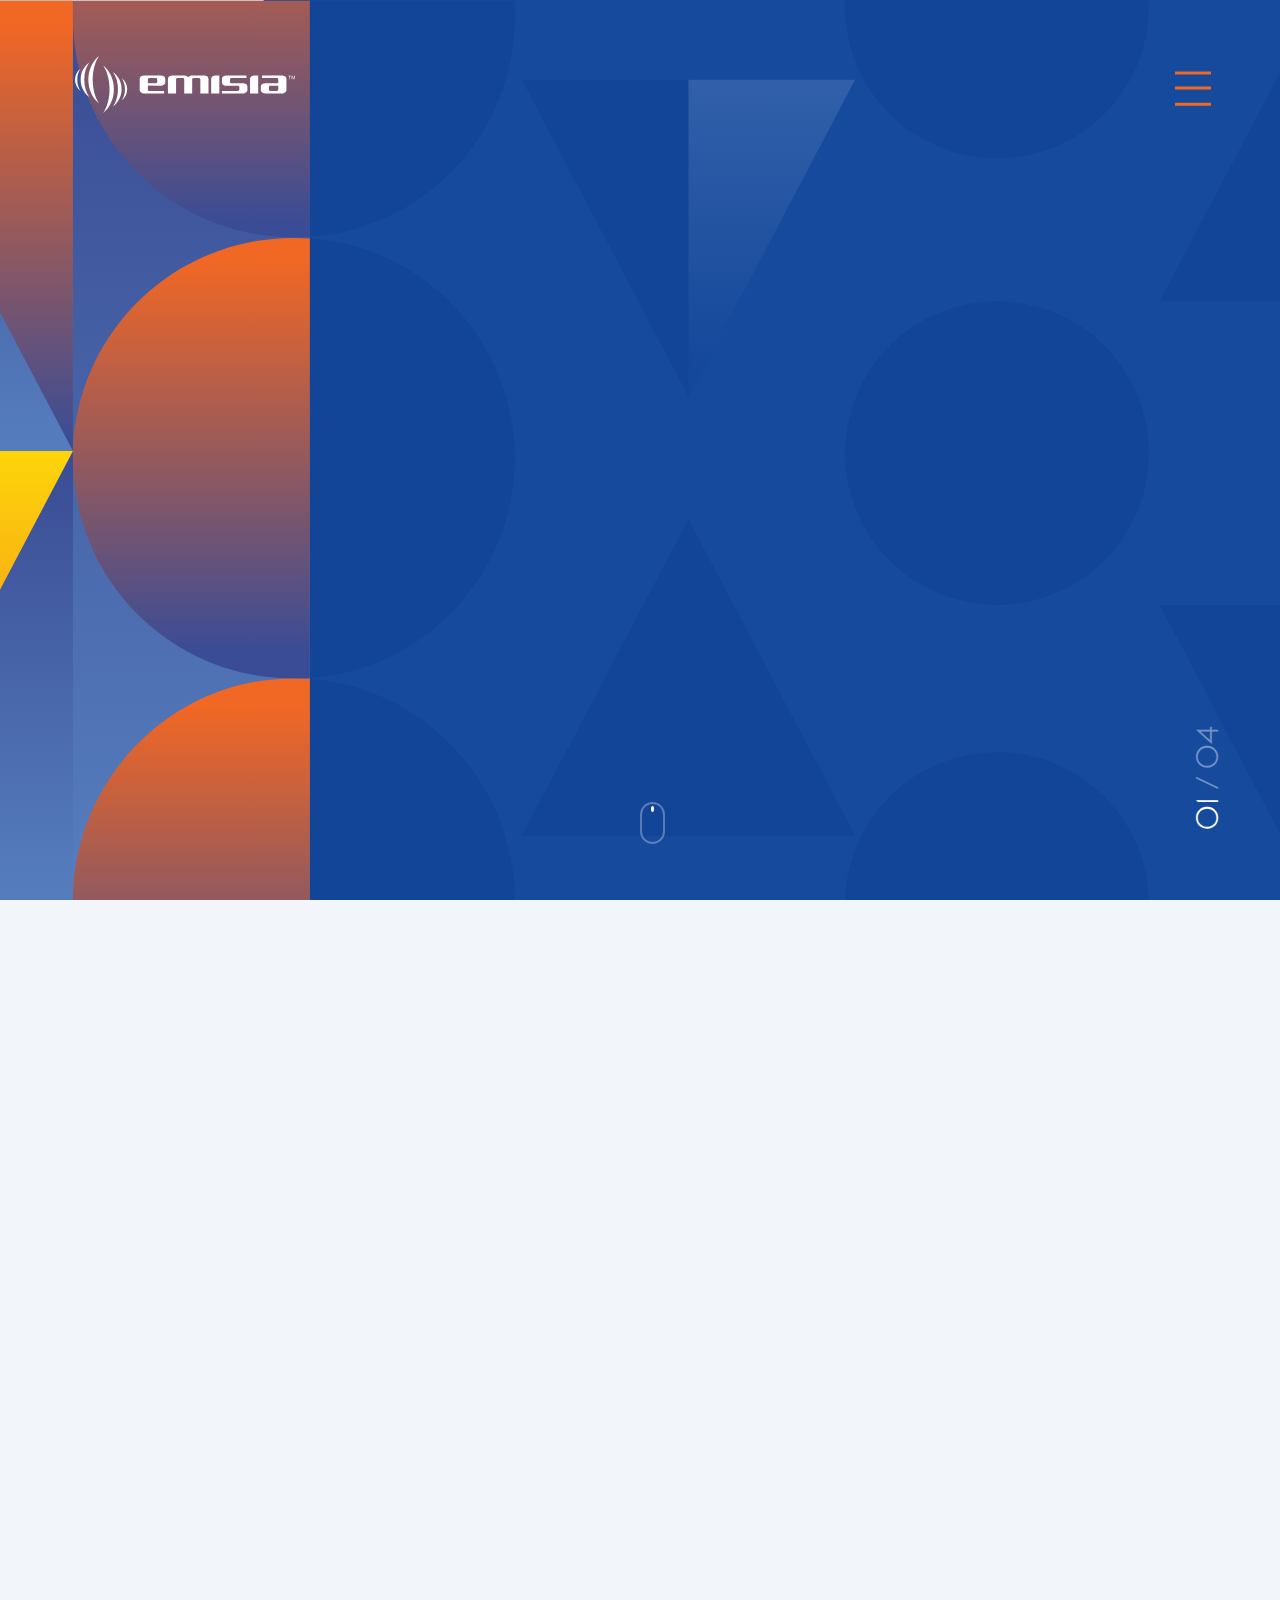
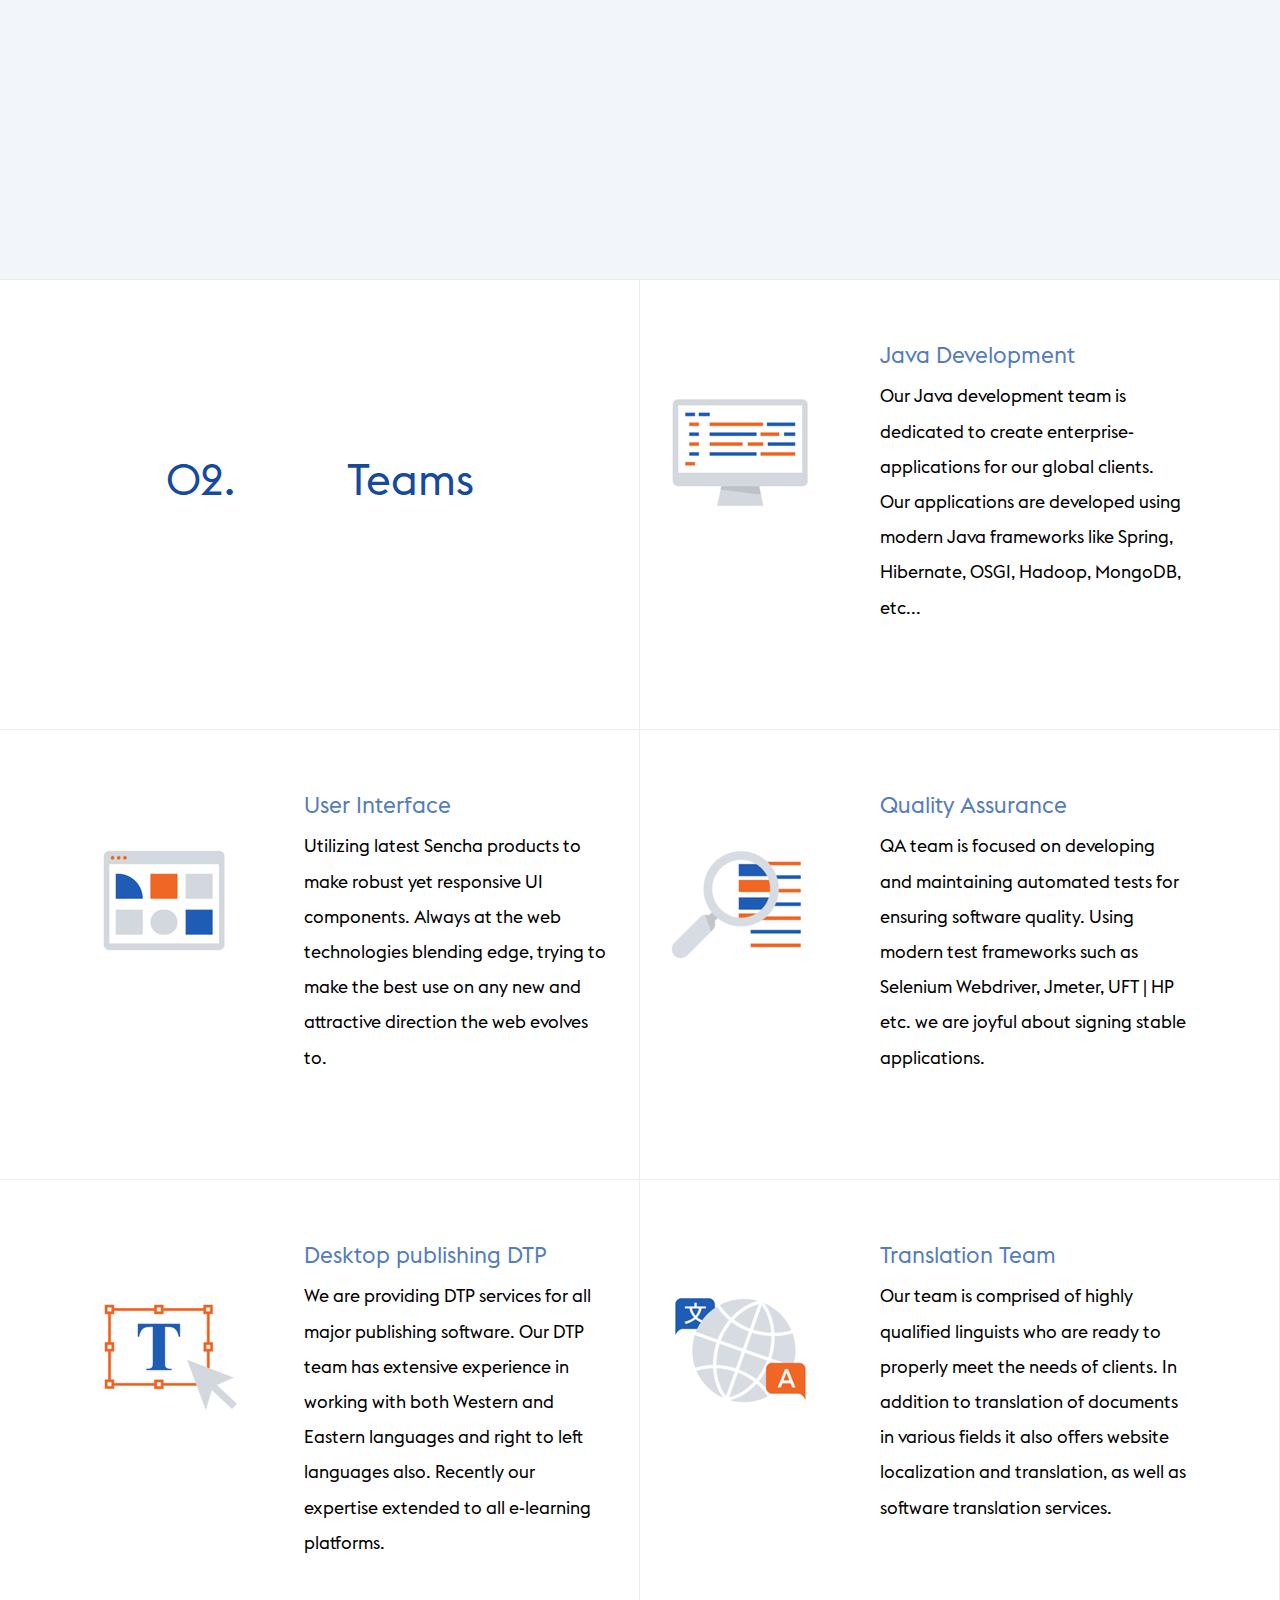
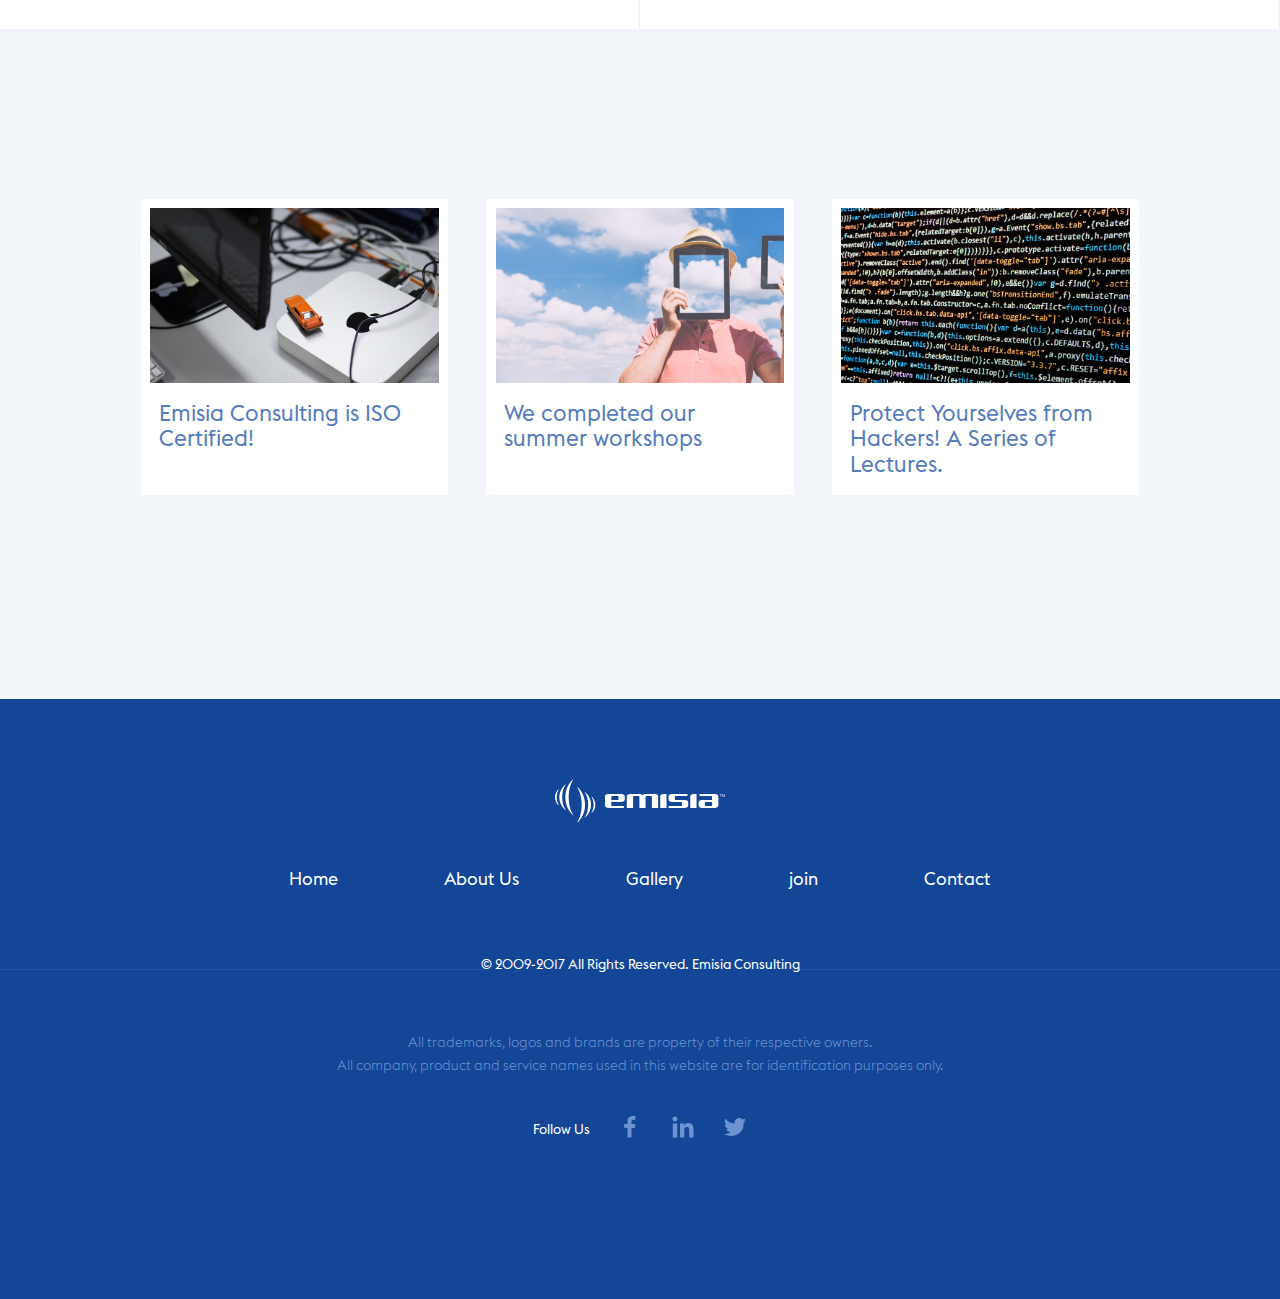
==== index.html @ fdfb9c68 "Add files via upload" ====
<!doctype html>
<html lang="en" class="no-js">
<head>
  <meta charset="UTF-8">
  <meta name="viewport" content="width=device-width, initial-scale=1">

       <link rel="shortcut icon" href="fvcn.png" type="image/x-icon" />

  <link rel="stylesheet" href="css/reset.css"> <!-- CSS reset -->
  <link rel="stylesheet" href="css/style.css"> <!-- Resource style -->

  <script type="text/javascript" src="js/jquery-3.2.1.min.js"></script>
  <script type="text/javascript" src="js/modernizr.custom.86080.js"></script>
  <script type="text/javascript" src="https://code.jquery.com/jquery-1.9.1.js"></script>
    
  <title>emisia</title>





</head>





<body>
                       <!--  L O G O  -->
    <div class="logo"> </div>
<!-- kraj logo -->

                       <!--  N A V I G A C I J A  -->

  <a href="#navi" class="navi-trigger">
    <span class="navi-icon">
      <svg viewBox="0 0 800 600">
          <path d="M300,220 C300,220 520,220 540,220 C740,220 640,540 520,420 C440,340 300,200 300,200" id="top"></path>
          <path d="M300,320 L540,320" id="middle"></path>
          <path d="M300,210 C300,210 520,210 540,210 C740,210 640,530 520,410 C440,330 300,190 300,190" id="bottom" transform="translate(480, 320) scale(1, -1) translate(-480, -318) "></path>
        </svg>
    </span>
  </a>

  <!--  Hidden Navi Menu  -->

  <div id="navi" class="navi">
    <div class="navigation-wrapper">
      <div class="half-block">

        <nav>
          <ul class="primary-navi">
            <li><a href="index.html">Home</a></li>
            <li><a href="#">About Us</a></li>
            <li><a href="#">Gallery</a></li>
            <li><a href="#">Join</a></li>
            <li><a href="#">Contact</a></li>            
          </ul>
        </nav>

      </div>
    </div>
  </div>
<!-- kraj navigacije -->


                       <!--  S L A J D E R slike  -->

           <div class="slideshow-container monster">
            <div class="mySlides fade">
              <div class="numbertext">01&nbsp;<span>/&nbsp04</span> </div>
              <img src="images/gtr11.svg">
              <div class="text">Welcome to Emisia</div>
            </div>

            <div class="mySlides fade">
              <div class="numbertext">02&nbsp;<span>/&nbsp 04</span></div>
              <img src="images/gtr42.svg" >
              <div class="text">Positive wave of reliable software</div>
            </div>

            <div class="mySlides fade">
              <div class="numbertext">03&nbsp;<span>/&nbsp04</span></div>
              <img src="images/gtr51.svg" >
              <div class="text">Join our team</div>
            </div>

            <div class="mySlides fade">
              <div class="numbertext">04&nbsp;<span>/&nbsp04</span></div>
              <img src="images/gtr88.svg" >
              <div class="text">We organize an internship for students</div>
            </div>


            <a class="prev" onclick="plusSlides(-1)">&#10094;</a>
            <a class="next" onclick="plusSlides(1)">&#10095;</a>
          </div>
          <br>

          <div style="text-align:center">
            <span class="dot" onclick="currentSlide(1)"></span> 
            <span class="dot" onclick="currentSlide(2)"></span> 
            <span class="dot" onclick="currentSlide(3)"></span>
            <span class="dot" onclick="currentSlide(4)"></span>  
          </div>
 <!-- kraj slajdera -->




                       <!--  S C R O L L indikator  -->

<div class="mouse">
  
  <div class="mouse-icon">
    <span class="mouse-wheel"></span>
  </div>
  
</div>
<!-- kraj scroll indikator-->




                       <!--  A B O U T emisia  -->
<div class="content">

    <div class="podnaslov hideme">
    <div class="mikula mikula0">01.&nbsp<svg class="pera pera2"> <g fill="none"><path d="M0,40 L100,40" id="kure"/></g> </svg>&nbspAbout</div>
    </div>

    <p class="hideme">Emisia Consulting d.o.o. is a leading company in the region specialized in translation software. The company was founded in Serbia in 2008, located in Kragujevac, as a small company with great ideas and a dozen employees. Over the years, we have proven that we are able to adequately meet the requirements of a modern software industry by providing our creative solutions, quality business and reliability. Therefore, today, we can proudly state that we have a highly qualified and educated team counting more than 160 employees. And we are heading forward...</p>

    <p class="hideme">We owe all our success to our motivated, innovative and dedicated people who have recognized Emisia Consulting d.o.o. as a company that takes care of its employees, leading their careers in the right direction and rewarding diligent work.</p>

    <p class="hideme">Always using the newest technology, we provide our clients with high-quality services and our employees with stable and pleasant working environment, where they can meet their potential.</p>

</div>
<!-- kraj about -->




                       <!--  T  E  A  M  S  -->
<div class="dev-holder">

    <div class=" mish0 ">
      <p class="tms">TEAMS</p>
    <div class="mikula">02.&nbsp<svg class="pera pera2"> <g fill="none"><path d="M0,40 L100,40" id="kure"/></g> </svg>&nbspTeams</div>
    </div>


        <div class="mish">
        <div class="homer1"></div>
          <h4>Java Development</h4>
          <p>Our Java development team is dedicated to create enterprise- applications for our global clients.
         Our applications are developed using modern Java frameworks like Spring, Hibernate, OSGI, Hadoop, MongoDB, etc...</p>
        </div>

        <div class="mish2">
        <div class="homer2"></div>
          <h4>User Interface</h4>
          <p>Utilizing latest Sencha products to make robust yet responsive UI components. Always at the web technologies blending edge, trying to make the best use on any new and attractive direction the web evolves to.</p>
        </div>

        <div class="mish">
        <div class="homer3"></div>
          <h4>Quality Assurance</h4>
          <p>QA team is focused on developing and maintaining automated tests for ensuring software quality. Using modern test frameworks such as Selenium Webdriver, Jmeter, UFT | HP etc. we are joyful about signing stable applications.</p>
        </div>

        <div class="mish2">
        <div class="homer4"></div>
          <h4>Desktop publishing DTP</h4>

          <p>We are providing DTP services for all major publishing software. Our DTP team has extensive experience in working with both Western and Eastern languages and right to left languages also. Recently our expertise extended to all e-learning platforms.</p>
        </div>

        <div class="mish">
        <div class="homer5"></div>
          <h4>Translation Team</h4>
          <p class="transtext">Our team is comprised of highly qualified linguists who are ready to properly meet the needs of clients. In addition to translation of documents in various fields it also offers website localization and translation, as well as software translation services.</p>
        </div>

</div>
<!-- kraj teams -->

<div style="clear: both"></div>



                       <!-- L A T E S T   N E W S  -->
                       
<div class="content-latest-news">

    <div class="podnaslov podnaslov-news hideme">
    <div class="mikula mikula0">03.&nbsp<svg class="pera pera2"> <g fill="none"><path d="M0,40 L100,40" id="kure"/></g></svg>&nbspNews</div>
    </div>

<div style="clear: both"></div>



	<div class="bignews">

		<div class="bignews-content">
			<div class="newspics">
				<a href="#">
					<img src="images/NOCNE_12a.jpg">
				</a>
				  <div class="overlay55">
				    <div class="text55"><a href="#">Read...</a></div>
				  </div>
			</div>
			<div class="news-title">
				<h2>Emisia Consulting is ISO Certified!</h2>
			</div>
		</div>

		<div class="bignews-content">
			<div class="newspics">
				<a href="#">
					<img src="images/NOCNE_13a.jpg">
				</a>
				   <div class="overlay55">
				    <div class="text55"><a href="#">Read...</a></div>
				  </div>
			</div>
			<div class="news-title">
				<h2>We completed our summer workshops</h2>
			</div>
		</div>

		<div class="bignews-content">
			<div class="newspics">
				<a href="#">
					<img src="images/NOCNE_14a.jpg">
				</a>
				   <div class="overlay55">
				    <div class="text55"><a href="#">Read...</a></div>
				  </div>
			</div>
			<div class="news-title">
				<h2>Protect Yourselves from Hackers! A Series of Lectures.</h2>
			</div>
		</div>


	</div>

</div>




<!-- kraj latest news -->







                       <!--  F  O  O  T  E  R  -->
<div class="copyright">
      <div class="logo2"><img src="images/logo_emisia.svg" alt="absence logo" style="width:170px;"></div>

         <div class="footer-menu">
            <ul>
              <li><a href="index.html">Home</a></li>
              <li><a href="#">About Us</a></li>
              <li><a href="#">Gallery</a></li>
              <li><a href="#">join</a></li> 
              <li><a href="#">Contact</a></li>
            </ul>
        </div>  
<div class="naslovi">      
<div class="linija1"></div>
      <h5>© 2009-2017 All Rights Reserved. Emisia Consulting</h5>
<div class="linija2"></div> 
</div>
      <p>All trademarks, logos and brands are property of their respective owners.</p>
<p>All company, product and service names used in this website are for identification purposes only.</p>

                  <ul class="social">
                    <li><p>Follow Us</p></li>
                    <li><a href="about.html"><img src="images/fb.svg" width="24"/></a> </li>
                    <li><a href="about.html"><img src="images/in.svg" width="24"/></a> </li>
                    <li><a href="about.html"><img src="images/tw.svg" width="24"/></a> </li>
                  </ul>
</div>

<!-- kraj footer -->
  

<!-- S L A J D E R  -->

<script>
var slideIndex = 0;
showSlides();

function showSlides() {
    var i;
    var slides = document.getElementsByClassName("mySlides");
    var dots = document.getElementsByClassName("dot");
    for (i = 0; i < slides.length; i++) {
       slides[i].style.display = "none";  
    }
    slideIndex++;
    if (slideIndex> slides.length) {slideIndex = 1}    
    for (i = 0; i < dots.length; i++) {
        dots[i].className = dots[i].className.replace(" active", "");
    }
    slides[slideIndex-1].style.display = "block";  
    dots[slideIndex-1].className += " active";
    setTimeout(showSlides, 6000); // Change image every 6 seconds
}
</script>


 <script type="text/javascript">
$(function(){  // $(document).ready shorthand
  $('.monster').fadeIn('slow');
});

$(document).ready(function() {
    
    /* Every time the window is scrolled ... */
    $(window).scroll( function(){
    
        /* Check the location of each desired element */
        $('.hideme').each( function(i){
            
            var bottom_of_object = $(this).position().top + $(this).outerHeight();
            var bottom_of_window = $(window).scrollTop() + $(window).height();
            
            /* If the object is completely visible in the window, fade it it */
            if( bottom_of_window > bottom_of_object ){
                
                $(this).animate({'opacity':'1'},1500);
                    
            }
            
        }); 
    
    });
    
});
 </script>




<script src="https://ajax.googleapis.com/ajax/libs/jquery/3.0.0/jquery.min.js"></script>
<script>
  if( !window.jQuery ) document.write('<script src="js/jquery-3.0.0.min.js"><\/script>');
</script>
<script src="js/main.js"></script> <!-- Resource jQuery -->
</body>
</html>
---- css/style.css ----
/******** S C R O L L   indicator ********/

.mouse{ margin-top: -7%; width: 100px; position: absolute; text-align: center; margin-left: 50%;}

.mouse-icon{ width: 25px; height: 42px; border: 2px solid rgba(255, 255, 255, 0.3); border-radius: 15px; position: relative; text-align: center;}

.mouse-wheel{ height: 6px; margin: 2px auto 0; display: block; width: 3px; background-color: white; border-radius: 50%;
  -webkit-animation: 1.6s ease infinite wheel-up-down;
 -moz-animation: 1.6s ease infinite wheel-up-down;
  animation: 1.6s ease infinite wheel-up-down;}
@-webkit-keyframes wheel-up-down {
  0% {
      margin-top: 2px;
      opacity: 0;
  }
  30% {
      opacity: 1;
  }
  100% {
      margin-top: 20px;
      opacity: 0;
  }
}@-moz-keyframes wheel-up-down {
  0% {
      margin-top: 2px;
      opacity: 0;
  }
  30% {
      opacity: 1;
  }
  100% {
      margin-top: 20px;
      opacity: 0;
  }
}@keyframes wheel-up-down {
  0% {
      margin-top: 2px;
      opacity: 0;
  }
  30% {
      opacity: 1;
  }
  100% {
      margin-top: 20px;
      opacity: 0;
  }
}

/******** kraj scroll indicator ********/


@-webkit-keyframes fadeIn { from { opacity:0; opacity: 1\9; /* IE9 only */ } to { opacity:1; } }
@-moz-keyframes fadeIn { from { opacity:0; opacity: 1\9; /* IE9 only */ } to { opacity:1; } }
@keyframes fadeIn { from { opacity:0; opacity: 1\9; /* IE9 only */ } to { opacity:1; } }


@keyframes fadein {
    from { opacity: 0.5; }
    to   { opacity: 1; }
}

/* Firefox */
@-moz-keyframes fadein {
    from { opacity: 0.5; }
    to   { opacity: 1; }
}

/* Safari and Chrome */
@-webkit-keyframes fadein {
    from { opacity: 0.5; }
    to   { opacity: 1; }
}

/* Internet Explorer */
@-ms-keyframes fadein {
    from { opacity: 0.5; }
    to   { opacity: 1; }
}

/* Opera */
@-o-keyframes fadein {
    from { opacity: 0; }
    to   { opacity: 1; }
}

/* Fade in tabs */
@-webkit-keyframes fadeEffect {
    from {opacity: 0.5;}
    to {opacity: 1;}
}

@keyframes fadeEffect {
    from {opacity: 0.5;}
    to {opacity: 1;}
}


.hideme { opacity:0;}


/**** f o n t o v i ****/

      @font-face 
      {font-family: 'AdobeItal'; src:url(../AdobeArabic-Italic.otf);}

      @font-face 
      {font-family: 'Gotham'; src:url(../Montserrat-Regular.otf);}

      @font-face 
      {font-family: 'Book'; src:url(../Montserrat-Light.otf);}

      @font-face 
      {font-family: 'Medium'; src:url(../Montserrat-Medium.otf);}

      @font-face 
      {font-family: 'EuclidL'; src:url(../EuclidFlex-Light.woff);}

      @font-face 
      {font-family: 'EuclidR'; src:url(../EuclidFlex-Regular.woff);}

      @font-face 
      {font-family: 'EuclidM'; src:url(../EuclidFlex-Medium.woff);}

/* --------------------------------  Primary style  -------------------------------- */
*, *::after, *::before { box-sizing: border-box;}


/*    Primary Style    */

.fade {transition: all 0.8s ease-in-out; }

body {
  text-align:center;
  font-size: 1.6em;
  background-color: #fff;
  /* Prevent horizontal Scrolling */
  height: 100vh;
  margin: 0;
  margin-top: 0;
}

a { text-decoration: none;}

ul { list-style: none; padding-left: 0;}

/*

div.main Stuff

*/

div.main {
    position: relative;
    z-index: 2;
    /* fix bug on iOS */
    height: 100vh;
    overflow-y: auto;
    -webkit-overflow-scrolling: touch;
    padding: 200px 5%;
    background-color: #164a9d; 
    /* Force Hardware Acceleration in WebKit */
    -webkit-transform: translateZ(0);
    -moz-transform: translateZ(0);
    -ms-transform: translateZ(0);
    -o-transform: translateZ(0);
    transform: translateZ(0);
    -webkit-backface-visibility: hidden;
    backface-visibility: hidden;
    -webkit-transition: -webkit-transform 0.7s;
    -moz-transition: -moz-transform 0.7s;
    transition: transform 0.7s;
    -webkit-transition-timing-function: cubic-bezier(0.91, 0.01, 0.6, 0.99);
    -moz-transition-timing-function: cubic-bezier(0.91, 0.01, 0.6, 0.99);
    transition-timing-function: cubic-bezier(0.91, 0.01, 0.6, 0.99);
}

div.main > h1, div.main > p { text-align: center;}


svg {
  width: 140px;
  height: 90px;
  cursor: pointer;
  -webkit-transform: translate3d(0, 0, 0);
  -moz-transform: translate3d(0, 0, 0);
  -o-transform: translate3d(0, 0, 0);
  -ms-transform: translate3d(0, 0, 0);
  transform: translate3d(0, 0, 0);
}

path {
  fill: none;
  -webkit-transition: stroke-dashoffset 0.5s cubic-bezier(0.25, -0.25, 0.75, 1.25), stroke-dasharray 0.5s cubic-bezier(0.25, -0.25, 0.75, 1.25);
  -moz-transition: stroke-dashoffset 0.5s cubic-bezier(0.25, -0.25, 0.75, 1.25), stroke-dasharray 0.5s cubic-bezier(0.25, -0.25, 0.75, 1.25);
  -o-transition: stroke-dashoffset 0.5s cubic-bezier(0.25, -0.25, 0.75, 1.25), stroke-dasharray 0.5s cubic-bezier(0.25, -0.25, 0.75, 1.25);
  -ms-transition: stroke-dashoffset 0.5s cubic-bezier(0.25, -0.25, 0.75, 1.25), stroke-dasharray 0.5s cubic-bezier(0.25, -0.25, 0.75, 1.25);
  transition: stroke-dashoffset 0.5s cubic-bezier(0.25, -0.25, 0.75, 1.25), stroke-dasharray 0.5s cubic-bezier(0.25, -0.25, 0.75, 1.25);
  stroke-width: 20px;
  stroke: #f16724;
  stroke-dashoffset: 0px;
}

path#top,
path#bottom {stroke-dasharray: 240px 950px;}

path#middle { stroke-dasharray: 240px 240px;}

.cross path#top,
.cross path#bottom {
  stroke-dashoffset: -650px;
  stroke-dashoffset: -650px;
  stroke: #fff;
}

.cross path#middle {
  stroke-dashoffset: -115px;
  stroke-dasharray: 1px 220px;
}

.navigation-is-open div.main {
    -webkit-transform: translateY(100%);
    -moz-transform: translateY(100%);
    -ms-transform: translateY(100%);
    -o-transform: translateY(100%);
    transform: translateY(100%);
}

.navi-trigger { position: fixed; z-index: 3; top: 40px; right: 160px;}



.navi-trigger .navi-icon::before, .navi-trigger .navi-icon:after {
    /* upper and lower lines of the menu icon */
    content: '';
    position: absolute;
    top: 0;
    right: 0;
    width: 100%;
    height: 100%;
}

.navi-trigger svg { position: absolute; top: 0; left: 0;}

.no-touch .navigation-is-open .navi-trigger:hover .navi-icon::after, .no-touch .navigation-is-open .navi-trigger:hover .navi-icon::before { top: 0;}

.navi {
    position: fixed;
    z-index: 1;
    top: 0;
    left: 0;
    height: 100%;
    width: 100%;
    background-color: #134697;
    visibility: hidden;
    -webkit-transition: visibility 0s 0.7s;
    -moz-transition: visibility 0s 0.7s;
    transition: visibility 0s 0.7s;
}

.navi .navigation-wrapper {
    /* all navigation content */
    height: 100%;
    overflow-y: auto;
    -webkit-overflow-scrolling: touch;
    padding: 40px 5% 40px calc(5% + 60px);
    /* Force Hardware Acceleration in WebKit */
    -webkit-transform: translateZ(0);
    -moz-transform: translateZ(0);
    -ms-transform: translateZ(0);
    -o-transform: translateZ(0);
    transform: translateZ(0);
    -webkit-backface-visibility: hidden;
    backface-visibility: hidden;
    -webkit-transform: translateY(-80%);
    -moz-transform: translateY(-80%);
    -ms-transform: translateY(-80%);
    -o-transform: translateY(-80%);
    transform: translateY(-80%);
    -webkit-transition: -webkit-transform 0.7s;
    -moz-transition: -moz-transform 0.7s;
    transition: transform 0.7s;
    -webkit-transition-timing-function: cubic-bezier(0.86, 0.01, 0.77, 0.78);
    -moz-transition-timing-function: cubic-bezier(0.86, 0.01, 0.77, 0.78);
    transition-timing-function: cubic-bezier(0.86, 0.01, 0.77, 0.78);
}

.navi .half-block { text-align: center;}

.navigation-is-open .navi {
    visibility: visible;
    -webkit-transition: visibility 0s 0s;
    -moz-transition: visibility 0s 0s;
    transition: visibility 0s 0s;
}

.navigation-is-open .navi .navigation-wrapper {
    -webkit-transform: translateY(0);
    -moz-transform: translateY(0);
    -ms-transform: translateY(0);
    -o-transform: translateY(0);
    transform: translateY(0);
    -webkit-transition: -webkit-transform 0.5s;
    -moz-transition: -moz-transform 0.5s;
    transition: transform 0.5s;
    -webkit-transition-timing-function: cubic-bezier(0.82, 0.01, 0.77, 0.78);
    -moz-transition-timing-function: cubic-bezier(0.82, 0.01, 0.77, 0.78);
    transition-timing-function: cubic-bezier(0.82, 0.01, 0.77, 0.78);
}

.navi .primary-navi { margin-top: 60px;}

.navi .primary-navi > li { margin: 1.6em 0; text-align: left;}

.no-touch .navi .primary-navi a:hover { color: #fdd40a;}

.no-js div.main { overflow: visible;}

.no-js .navi { visibility: visible;}

.no-js .navi .navigation-wrapper { height: auto; overflow: visible; padding: 200px 5%;
    -webkit-transform: translateY(0);
    -moz-transform: translateY(0);
    -ms-transform: translateY(0);
    -o-transform: translateY(0);
    transform: translateY(0);
}


}

.navi .navigation-wrapper { padding: 62px 20%;}
    
.navi .navigation-wrapper::after { clear: both; content: ""; display: table;}
    
.navi .half-block { width: 100%; float: left;}
    
.navi .primary-navi { margin-top: 0;}
  
.navi h2 { font-size: 1.5rem; margin-bottom: 5.6em;}
  
.navi .primary-navi li { margin: 2em 0;}
  
.navi .primary-navi a {
      font-size: 6rem;
      color: #fff;
      font-family: 'EuclidL';
      -webkit-transition: all 0.4s ease-out;
      -moz-transition: all 0.4s ease-out;
      -o-transition: all 0.4s ease-out;
      -ms-transition: all 0.4s ease-out;
      transition: all 0.4s ease-out;
    }

    .navi .primary-navi a:hover {
      font-size: 6rem;
      color: #f16724;
      font-family: 'EuclidL';
      transition: all 0.4s ease-in-out;
    }




/*********  Slideshow container  *********/

.slideshow-container {max-width: 100%;  position: relative; margin: auto;}

.mySlides { display: none;}

.mySlides img {
  width: 100%;
  height: calc(100vh - 0px);
  object-fit: cover;
}

/* Next & previous buttons */
.prev, .next {
  cursor: pointer;
  position: absolute;
  top: 47%;
  width: auto;
  margin-top: -22px;
  padding: 16px;
  color: white;
  font-family: 'Book';
  font-weight: lighter;
  -webkit-font-smoothing: antialiased;
  font-size: 28px;
  transition: 0.6s ease;
  display: none;
  }

/* Position the "next button" to the right */
.next { right: 0; }

.prev { left: 0;}

/* On hover, add a black background color with a little bit see-through */
.prev:hover, .next:hover { background-color: rgba(0,0,0,0.5);}

/* Caption text */
.text {
  padding-left: 12%;
  bottom: 22%;
  text-align: center;
  width: 75%;
  font-size: 8.6rem;
  margin-bottom: 1em;
  color: #fff;
  font-family: 'EuclidR';
  line-height: 10.6rem;
  margin: 0 auto;
  position: absolute;
  text-align: left;
  opacity:0;  /* make things invisible upon start */
  -webkit-animation:fadeIn ease-in 1;  /* call our keyframe named fadeIn, use animattion ease-in and repeat it only 1 time */
  -moz-animation:fadeIn ease-in 1;
  animation:fadeIn ease-in 1;

  -webkit-animation-fill-mode:forwards;  /* this makes sure that after animation is done we remain at the last keyframe value (opacity: 1)*/
  -moz-animation-fill-mode:forwards;
  animation-fill-mode:forwards;

  -webkit-animation-duration:1s;
  -moz-animation-duration:1s;
  animation-duration:1s;
}

/* Number text (1/3 etc) */
.numbertext {
  font-family: 'EuclidL';
  text-transform: uppercase;
  color: #fff;
  font-size: 30px;
  padding: 30px 12px;
  position: absolute;
  bottom: 9%;
  right: 0.7%;
  /* Safari */
-webkit-transform: rotate(-90deg);

/* Firefox */
-moz-transform: rotate(-90deg);

/* IE */
-ms-transform: rotate(-90deg);

/* Opera */
-o-transform: rotate(-90deg);

/* Internet Explorer */
filter: progid:DXImageTransform.Microsoft.BasicImage(rotation=3);
}

.numbertext span { opacity: .4;}

/* The dots/bullets/indicators */
.dot { display: none;}

.active, .dot:hover { background-color: #717171;}

/* Fading animation */
.fade {-webkit-animation-name: fade; -webkit-animation-duration: 2.5s; animation-name: fade; animation-duration: 2.5s;}

@-webkit-keyframes fade {  from {opacity: .8} to {opacity: 1}}

@keyframes fade { from {opacity: .8} to {opacity: 1}}
/*********  kraj slideshow  *********/




.logo {background: url(../images/logo_emisia.svg) no-repeat center;  width: 220px; height: 60px; position: absolute; margin-top:55px; margin-left:75px; z-index: 1;}

.content {background: #f2f5fa url(../images/gtr.svg) no-repeat center; width: 100%; background-attachment: fixed; background-size: 100%; margin-top: -30px;}

.content p{ 
      font-size: 1.1rem;
      line-height: 2.2rem;
      color: #000;
      font-family: 'EuclidR';
      width: 40%;
      margin: 0 auto;
      padding: 2% 0;
      text-align: left;
      text-rendering: optimizeLegibility;
    }

.content p:first-child{ margin-top: 8rem;}
.content p:last-child{ padding-bottom: 10rem;}




.podnaslov {display: inline-block; width: 40%; margin-top: 5%;}

.podnaslov h4 {
	  font-size: 2.3rem;
  	  line-height: 2.2rem;
      color: #164a9d;
      font-family: 'EuclidR';
      margin: 0 auto;
      padding: 5% 0;
      text-align: left;
      text-rendering: optimizeLegibility;
      float: left;
  }

.pera { width: 100px; display: inline-block; margin: -36px 10px;}

.jaoj {margin-left: 200px;}


/* ---------- Path ---------- */
#kure {
  stroke: white;
  stroke-width: 2px;
  stroke-dasharray: 300;
  stroke-dashoffset: 500;
  animation: kure 3s alternate infinite;
}

@keyframes kure {
  from {
    stroke-dashoffset: 500;
  }
  
  to {
    stroke: #f16724;
    fill: rgba(0,0,0,1);
    stroke-dashoffset: 0;
  }
}




                          /******** L A T E S T    N E W S ********/

.content-latest-news {background: #f2f5fa; width: 100%; background-attachment: fixed; background-size: 100%; min-height: 670px;}  
.podnaslov-news {    display: inline-block; width: 40%; margin-top: 3%; margin-bottom: 0.5%;}
.bignews {margin: 0 auto; text-align: center; display: flex; justify-content: center;}
.bignews-content {width: 24%; background-color: #fff; height: auto; float: left; margin-right: 3%;}

.bignews-content:last-child {margin-right: 0%;}    

.newspics {  position: relative;}
.newspics > a > img { max-width: 94%; vertical-align: bottom; margin-top: 3%;}  
.news-title {width: 94%; margin: 0 auto;}
.news-title h2 {
      font-size: 1.4rem;
      line-height: 1.6rem;
      color: #557dbd;
      font-family: 'EuclidR';
      width: 94%;
      margin: 0 auto;
      padding: 6% 0;
      text-align: left;
      text-rendering: optimizeLegibility;}    

.overlay55 {
  position: absolute;
  bottom: 0;
  left: 0;
  right: 0;
  background-color: #134697;
  overflow: hidden;
  width: 0;
  height: 100%;
  transition: .5s ease;
}  

.text55 a {
  white-space: nowrap; 
  font-family: 'EuclidR';
  color: white;
  font-size: 20px;
  position: absolute;
  overflow: hidden;
  top: 50%;
  left: 50%;
  transform: translate(-50%, -50%);
  -ms-transform: translate(-50%, -50%);
}

.newspics:hover .overlay55 {
  width: 100%;
}     




                          /******** F  O  O  T  E  R ********/

.copyright {height: 600px; background-color: #134697;}

.footer-menu ul {text-align: center; margin: auto;}
.footer-menu ul li {list-style: none; text-align: center; display: inline-block; margin: auto;}
.footer-menu {display: inline-block; padding-top: 10px}

.footer-menu a {text-decoration: none; color: #fff;  font-size: 1.1rem; padding: 10px 50px; font-family: 'EuclidR';
    -webkit-transition: all 0.4s ease-in;
    -moz-transition: all 0.4s ease-in;
    -o-transition: all 0.4s ease-in;
    -ms-transition: all 0.4s ease-in;
    transition: all 0.4s ease-in;}

.footer-menu a:hover {text-decoration: none; color: #6d93d2;  font-size: 1.1rem; padding: 10px 50px;  font-family: 'EuclidR';
   -webkit-transition: all 0.4s ease-out;
   -moz-transition: all 0.4s ease-out;
   -o-transition: all 0.4s ease-out;
   -ms-transition: all 0.4s ease-out;
   transition: all 0.4s ease-out;}


.copyright p {font-size: 0.85rem;
    line-height: 1.4rem;
      color: #6d93d2;
      font-family: 'EuclidL';
      margin: 0 auto;
      text-align: center;
      text-rendering: optimizeLegibility;}

.copyright h5 {font-size: 0.85rem;
    line-height: 1.4rem;
      color: #fff;
      font-family: 'EuclidR';
      margin: 0 auto;
      text-align: center;
      text-rendering: optimizeLegibility;
      padding-bottom: 2%;
      padding-top: 5%;}

.logo2 {padding-top: 80px; padding-bottom: 2%;}

.linija1 { width: 38%; height: 1px; background-color: #6d93d2; left: 0; line-height: 40px; top: 56%; position: absolute; opacity: 0.2;}
.linija2 { width: 38%; height: 1px; background-color: #6d93d2;  right:0;   top: 56%; position: absolute; opacity: 0.2;}

.naslovi {width: 100%;  text-align: center;   position: relative; margin: 0 auto; padding-bottom: 30px;}

.social { margin-top: 3%; }
.social li  {clear: both; display: inline-block; margin-right: 22px; vertical-align: middle;}
.social li:last-child  {margin-right: 0;}
.social li a img  {  -webkit-transition: all 0.4s ease-in; -moz-transition: all 0.4s ease-in; -o-transition: all 0.4s ease-in; -ms-transition: all 0.4s ease-in; transition: all 0.4s ease-in;}
.social li a:hover img  {opacity: 0.6; transition: all 0.2s ease-in-out;}
.social p { line-height: 1.8rem; color: #fff; font-family: 'EuclidR'; }
/******** kraj footera ********/

                           /******** C O M P O N E N T S ********/

@media only screen and (max-width: 2000px) {


.dev-holder {margin-top: 3%; width: 100%; margin: 0 auto;  background: url(../images/gtr2.svg) no-repeat center; width: 100%;}

.tms {font-size: 310px; overflow: hidden; margin-top: -211px; color: #f2f5fa; font-family: 'EuclidM'; display: none;}
.mish {width: 50%; float: left; border-right:1px solid #ededed; border-top:1px solid #ededed;    min-height: 450px;    padding-top: 5%; flex: 1; padding-right: 10%; padding-left: 1%;}
.mish2 {width: 50%; float: left; border-right:1px solid #ededed; border-top:1px solid #ededed;      min-height: 450px;     padding-top: 5%; flex: 1; padding-left: 10%;}
.mish0 {width: 50%; float: left; border-right:1px solid #ededed; border-top:1px solid #ededed;    min-height: 450px;   display: flex; justify-content: center; flex-direction: column;}

.mish h4 {font-size: 1.4rem;
      line-height: 1.4rem;
      color: #557dbd;
      font-family: 'EuclidR';
      text-align: left;
      text-rendering: optimizeLegibility;}

.mish2 h4 {font-size: 1.4rem;
      line-height: 1.4rem;
      color: #557dbd;
      font-family: 'EuclidR';
      text-align: left;
      text-rendering: optimizeLegibility;}

.mikula {font-size: 2.7rem;
    line-height: 2.2rem;
    color: #164a9d;
    font-family: 'EuclidR';
    margin: 0 auto;
    padding: 5% 0;
    text-align: center;
    text-rendering: optimizeLegibility;
    margin-top: -8%;}

.mikula0 {font-size: 2.7rem;
    line-height: 2.2rem;
    color: #164a9d;
    font-family: 'EuclidR';
    margin: 0 auto;
    padding: 5% 0;
    text-align: center;
    text-rendering: optimizeLegibility;
    margin-top: 0%;} 

.mish p {
      font-size: 1.1rem;
      width:80%;
      line-height: 2.2rem;
      color: #000;
      font-family: 'EuclidR';
      margin: 0 auto;
      padding: 2% 0;
      text-align: left;
      text-rendering: optimizeLegibility;}

.mish2 p {
      font-size: 1.1rem;
      width:80%;
      line-height: 2.2rem;
      color: #000;
      font-family: 'EuclidR';
      margin: 0 auto;
      padding: 2% 0;
      text-align: left;
      text-rendering: optimizeLegibility;}

.pera2 { width: 70px; display: inline-block; margin: -34px 10px;}

.homer0 { margin-top: 5%;}

.homer1 {background: url(../images/Java-team_last-frame-F.gif)no-repeat center; height: 200px; width:200px; margin-right: 40px;   float:left; margin-bottom: 30px; }
.homer1:hover {background: url(../images/Java-team-forever-F.gif) no-repeat center;  cursor: pointer; animation: fadein 0.8s;}

.homer2 {background: url(../images/UI-team_last-frame-F.gif)no-repeat center; height: 200px; width:200px; margin-right: 40px;  float:left; margin-bottom: 30px;  }
.homer2:hover {background: url(../images/UI-team-forever-F.gif) no-repeat center;  cursor: pointer; animation: fadein 0.8s;}

.homer3 {background: url(../images/QA-team_last-frame-F.gif)no-repeat center; height: 200px; width:200px; margin-right: 40px;  float:left; margin-bottom: 30px; }
.homer3:hover {background: url(../images/QA-team-forever-F.gif) no-repeat center;  cursor: pointer;  animation: fadein 0.8s;}

.homer4 {background: url(../images/DTP-team_last-frame-F.gif)no-repeat center; height: 200px; width:200px; margin-right: 40px;  float:left;  margin-bottom: 30px;}
.homer4:hover {background: url(../images/DTP-team-forever-F.gif) no-repeat center;  cursor: pointer; animation: fadein 0.8s;}

.homer5 {background: url(../images/Trans-team_last-frame-F.gif)no-repeat center; height: 200px; width:200px; margin-right: 40px;  float:left; margin-bottom: 30px;  }
.homer5:hover {background: url(../images/Trans-team-forever-F.gif) no-repeat center;  cursor: pointer;  animation: fadein 0.8s;}

}

@media only screen and (max-width: 1600px) {

.podnaslov {display: inline-block; width: 50%; margin-top: 5%;}
.content p{ 
      font-size: 1.1rem;
      line-height: 2.2rem;
      color: #000;
      font-family: 'EuclidR';
      width: 50%;
      margin: 0 auto;
      padding: 2% 0;
      text-align: left;
      text-rendering: optimizeLegibility;
    }

.text {
  padding-left: 10%;
  bottom: 22%;
  text-align: center;
  width: 75%;
  font-size: 7.6rem;
  margin-bottom: 1em;
  color: #fff;
  font-family: 'EuclidR';
  line-height: 8.9rem;
  margin: 0 auto;
  position: absolute;
  text-align: left;
}

/* Number text (1/3 etc) */
.numbertext {
  font-family: 'EuclidL';
  text-transform: uppercase;
  color: #fff;
  font-size: 30px;
  padding: 30px 12px;
  position: absolute;
  bottom: 9%;
  right: 0.7%;
}




.navi .primary-navi a { font-size: 4rem;}

.navi .primary-navi a:hover { font-size: 4rem;}

div.main > h1 { font-size: 9.6rem; margin-bottom: 1em; line-height: 9.6rem; width: 70%;}

div.main > h1 > span { font-size: 17.6rem;}

.comp-holder {margin-top: 3%; width: 100%; margin: 0 auto;}

.homer {padding-bottom: 6%; width: 54%; margin: 0 auto;}

.homer p {
	    font-size: 1.2rem;
	    line-height: 2.2rem;
      color: #000;
      font-family: 'EuclidR';
      margin: 0 auto;
      padding: 2% 0;
      text-align: left;
      text-rendering: optimizeLegibility;}

.homer0 { margin-top: 5%;}

.mish p {width:90%;}

.mish2 p {width:90%;}

.homer1 {margin-bottom: 70px; }
.homer2 {margin-bottom: 70px;}
.homer3 {margin-bottom: 70px;}
.homer4 {margin-bottom: 80px;}
.homer5 {margin-bottom: 80px;}

}

 


@media only screen and (max-width: 1400px) {

.mouse{ margin-top: -10%; width: 100px; position: absolute; text-align: center; margin-left: 50%;}

.text {
  padding-left: 9%;
  bottom: 22%;
  text-align: center;
  width: 75%;
  font-size: 6.0rem;
  margin-bottom: 1em;
  color: #fff;
  font-family: 'EuclidR';
  line-height: 7.6rem;
  margin: 0 auto;
  position: absolute;
  text-align: left;
}

/* Number text (1/3 etc) */
.numbertext {
  font-family: 'EuclidL';
  text-transform: uppercase;
  color: #fff;
  font-size: 30px;
  padding: 30px 12px;
  position: absolute;
  bottom: 9%;
  right: 0.7%;
}


div.main > h1 { font-size: 7.6rem; line-height: 7.6rem; width: 70%;}

div.main > h1 > span { font-size: 14.6rem;}

.comp-holder {margin-top: 3%; width: 100%; margin: 0 auto;}

.homer {padding-bottom: 6%; width: 64%; margin: 0 auto;}

.homer p {
	font-size: 1.2rem;
	  line-height: 2.2rem;
      color: #000;
      font-family: 'EuclidR';
      margin: 0 auto;
      padding: 2% 0;
      text-align: left;
      text-rendering: optimizeLegibility;}

.homer0 { margin-top: 5%;}



.mish { padding-right: 5%; padding-left: 0%;}
.mish2 { padding-left: 5%;}

.homer1 {margin-bottom: 100px; }
.homer2 {margin-bottom: 100px;}
.homer3 {margin-bottom: 100px;}
.homer4 {margin-bottom: 100px;}
.homer5 {margin-bottom: 100px;}
}



@media only screen and (max-width: 1200px) {

.mouse{ margin-top: -12%; width: 100px; position: absolute; text-align: center; margin-left: 50%;}

div.main > h1 { font-size: 6.6rem; line-height: 6.6rem; width: 70%;}

div.main > h1 > span { font-size: 12.6rem;}

.comp-holder {margin-top: 3%; width: 100%; margin: 0 auto;}

.homer {padding-bottom: 6%; width: 80%; margin: 0 auto;}

.homer p {
	  font-size: 1.2rem;
	  line-height: 2.2rem;
      color: #000;
      font-family: 'EuclidR';
      margin: 0 auto;
      padding: 2% 0;
      text-align: left;
      text-rendering: optimizeLegibility;}

.homer0 { margin-top: 5%;}

.mish { padding-right: 0%; padding-left: 0%;}
.mish2 { padding-left: 0%;}

.homer1 {margin-bottom: 0px; }
.homer2 {margin-bottom: 0px;}
.homer3 {margin-bottom: 0px;}
.homer4 {margin-bottom: 0px;}
.homer5 {margin-bottom: 100px;}

.mish {width: 100%; float: left; border-right:none; border-top:none;    min-height: 250px;   padding-top: 5%; flex: 1; padding-right: 0%; padding-left: 1%;}
.mish2 {width: 100%; float: left; border-right:none; border-top:none;   min-height: 250px;   padding-top: 5%; flex: 1; padding-left: 1%;}
.mish0 {width: 100%; float: left; border-right:none; border-top:none;   min-height: 150px;   display: flex; justify-content: center; flex-direction: column;}

.mish h4 {width: 80%;
    font-size: 1.4rem;
    line-height: 1.4rem;
    color: #557dbd;
    font-family: 'EuclidR';
    margin: 0 auto;
    text-align: left;}

.mish2 h4 {width: 80%;
    font-size: 1.4rem;
    line-height: 1.4rem;
    color: #557dbd;
    font-family: 'EuclidR';
    margin: 0 auto;
    text-align: left; }

.mikula {font-size: 2.4rem;
    line-height: 0.2rem;
    color: #164a9d;
    font-family: 'EuclidR';
    margin: 0 auto;
    padding: 2% 0;
    text-align: center;
    text-rendering: optimizeLegibility;
    margin-top: 8%;}

.mikula0 {font-size: 2.6rem;
    line-height: 2.4rem;
    color: #164a9d;
    font-family: 'EuclidR';
    margin: 0 auto;
    padding: 10% 0;
    text-align: center;
    text-rendering: optimizeLegibility;
    margin-top: 0%;} 

.mish p {
      font-size: 1.1rem;
      width:80%;
      line-height: 2.2rem;
      color: #000;
      font-family: 'EuclidR';
      margin: 0 auto;
      padding: 2% 0;
      text-align: left;
      text-rendering: optimizeLegibility;}

.mish2 p {
      font-size: 1.1rem;
      width:80%;
      line-height: 2.2rem;
      color: #000;
      font-family: 'EuclidR';
      margin: 0 auto;
      padding: 2% 0;
      text-align: left;
      text-rendering: optimizeLegibility;}

}



@media only screen and (max-width: 900px) {

.mouse{ margin-top: -12%; width: 100px; position: absolute; text-align: center; margin-left: 50%;}


.text {
  padding-left: 7%;
  bottom: 22%;
  text-align: center;
  width: 75%;
  font-size: 5.0rem;
  margin-bottom: 1em;
  color: #fff;
  font-family: 'EuclidR';
  line-height: 6.2rem;
  margin: 0 auto;
  position: absolute;
  text-align: left;
}

/* Number text (1/3 etc) */
.numbertext {
  font-family: 'EuclidL';
  text-transform: uppercase;
  color: #fff;
  font-size: 26px;
  padding: 30px 12px;
  position: absolute;
  bottom: 9%;
  right: 0.7%;
}


div.main > h1 { font-size: 6.6rem; line-height: 6.6rem; width: 80%;}

div.main > h1 > span { font-size: 10.6rem;}

.footer-menu ul li {list-style: none; text-align: center; display: block; margin: auto;}
.footer-menu a {line-height: 2.2rem;}
.footer-menu {    width: 50%;
    display: block;
    padding-top: 10px;
    text-align: center;
    margin: 0 auto;}
}




@media only screen and (max-width: 670px) {

.logo {background: url(../images/logo_emisia.svg) no-repeat center;  width: 180px; height: 60px; position: absolute; margin-top:22px; margin-left:36px; z-index: 1;}
.mouse{ display: none;}

.text {
  padding-left: 7%;
  bottom: 17%;
  text-align: center;
  width: 65%;
  font-size: 4.0rem;
  margin-bottom: 1em;
  color: #fff;
  font-family: 'EuclidR';
  line-height: 4.2rem;
  margin: 0 auto;
  position: absolute;
  text-align: left;
}

/* Number text (1/3 etc) */
.numbertext {
  font-family: 'EuclidL';
  text-transform: uppercase;
  color: #fff;
  font-size: 26px;
  padding: 30px 6px;
  position: absolute;
  bottom: 9%;
  right: -2%;
}

.navi-trigger svg { position: absolute; top: -40px; left: 42px;}


.content p {
    font-size: 1.1rem;
    line-height: 2.1rem;
    color: #000;
    font-family: 'EuclidR';
    width: 75%;
    margin: 0 auto;
    padding: 2% 0;
    text-align: left;
    text-rendering: optimizeLegibility;
}

.navi .primary-navi a { font-size: 3rem;}

.navi .primary-navi a:hover { font-size: 3rem;}

div.main > h1 { font-size: 4.6rem; line-height: 4.6rem; width: 80%;}

div.main > h1 > span { font-size: 8.6rem;}

.comp-holder h4 {font-size: 1.4rem;
  	  line-height: 2rem;
      color: #557dbd;
      font-family: 'EuclidR';
      text-align: center;
      text-rendering: optimizeLegibility;}

.comp-holder {margin-top: 3%; width: 100%; margin: 0 auto;}

.homer {padding-bottom: 6%; width: 75%; margin: 0 auto;}

.homer p {
      font-size: 1rem;
      line-height: 1.8rem;
      color: #000;
      font-family: 'EuclidR';
      margin: 0 auto;
      padding: 2% 0;
      text-align: center;
      text-rendering: optimizeLegibility;}

.homer0 { margin-top: 5%;}

.homer1 {background: url(../images/jav.svg)no-repeat center; height: 150px; width:150px;   float:none; margin:0 auto; }

.homer2 {background: url(../images/ui.svg)no-repeat center; height: 150px; width:150px;   float:none; margin:0 auto; }

.homer3 {background: url(../images/qa.svg)no-repeat center; height: 150px; width:150px;   float:none; margin:0 auto; }

.homer4 {background: url(../images/dtp.svg)no-repeat center; height: 150px; width:150px;   float:none;  margin:0 auto;}

.homer5 {background: url(../images/tra.svg)no-repeat center; height: 150px; width:150px;  float:none; margin:0 auto;  }


.hideme {opacity: 1;}

.podnaslov {display: inline-block; width: max-content; margin-top: 5%;}

.podnaslov h4 {
      font-size: 1.8rem;
      line-height: 2.2rem;
      color: #164a9d;
      font-family: 'EuclidR';
      margin: 0 auto;
      padding: 13% 0;
      text-align: left;
      text-rendering: optimizeLegibility;
      float: left;
  }

.mish {width: 100%; float: left; border-right:none; border-top:none;    min-height: 400px;   padding-top: 5%; flex: 1; padding-right: 0%; padding-left: 1%;}
.mish2 {width: 100%; float: left; border-right:none; border-top:none;   min-height: 400px;   padding-top: 5%; flex: 1; padding-left: 1%;}
.mish0 {width: 100%; float: left; border-right:none; border-top:none;   min-height: 150px;   display: flex; justify-content: center; flex-direction: column;}

.mish h4 {width: 80%;
    font-size: 1.4rem;
    line-height: 1.4rem;
    color: #557dbd;
    font-family: 'EuclidR';
    margin: 0 auto;
    text-align: center;}

.mish2 h4 {width: 80%;
    font-size: 1.4rem;
    line-height: 1.4rem;
    color: #557dbd;
    font-family: 'EuclidR';
    margin: 0 auto;
    text-align: center; }

.mikula {font-size: 2.6rem;
    line-height: 0.2rem;
    color: #164a9d;
    font-family: 'EuclidR';
    margin: 0 auto;
    padding: 2% 0;
    text-align: center;
    text-rendering: optimizeLegibility;
    margin-top: 8%;}

.mikula0 {font-size: 2.6rem;
    line-height: 2.6rem;
    color: #164a9d;
    font-family: 'EuclidR';
    margin: 0 auto;
    padding: 20% 0;
    text-align: center;
    text-rendering: optimizeLegibility;
    margin-top: 35%;} 

.mish p {
      font-size: 1.1rem;
      width:80%;
      line-height: 2.2rem;
      color: #000;
      font-family: 'EuclidR';
      margin: 0 auto;
      padding: 2% 0;
      text-align: left;
      text-rendering: optimizeLegibility;}

.mish2 p {
      font-size: 1.1rem;
      width:80%;
      line-height: 2.2rem;
      color: #000;
      font-family: 'EuclidR';
      margin: 0 auto;
      padding: 2% 0;
      text-align: left;
      text-rendering: optimizeLegibility;}
.transtext {margin-bottom: 10% !important;}

.pera { width: 50px; display: inline-block; margin: -38px 10px; display: none;}


                           /******** F  O  O  T  E  R ********/

.copyright {height: 650px; background-color: #134697;}

.footer-menu ul {text-align: center; margin: auto;}


.copyright p {font-size: 0.85rem;
    line-height: 1.4rem;
      color: #6d93d2;
      font-family: 'EuclidL';
      margin: 0 auto;
      text-align: center;
      text-rendering: optimizeLegibility;}

.copyright h5 {padding-top: 10%;}

.logo2 {padding-top: 70px; padding-bottom: 2%;}

.linija1 { display: none;}
.linija2 { display: none;}

.naslovi {width: 100%;  text-align: center;   position: relative; margin: 0 auto; padding-bottom: 30px;}

.social { margin-top: 10%; margin-bottom:  6%;}
.social li  {clear: both; display: inline-block; margin-right: 22px; vertical-align: middle;}
.social li:last-child  {margin-right: 0;}
.social li a img  {  -webkit-transition: all 0.4s ease-in; -moz-transition: all 0.4s ease-in; -o-transition: all 0.4s ease-in; -ms-transition: all 0.4s ease-in; transition: all 0.4s ease-in;}
.social li a:hover img  {opacity: 0.6; transition: all 0.2s ease-in-out;}
.social p { line-height: 1.8rem; color: #fff; font-family: 'EuclidR'; }
/******** kraj footera ********/

}
}
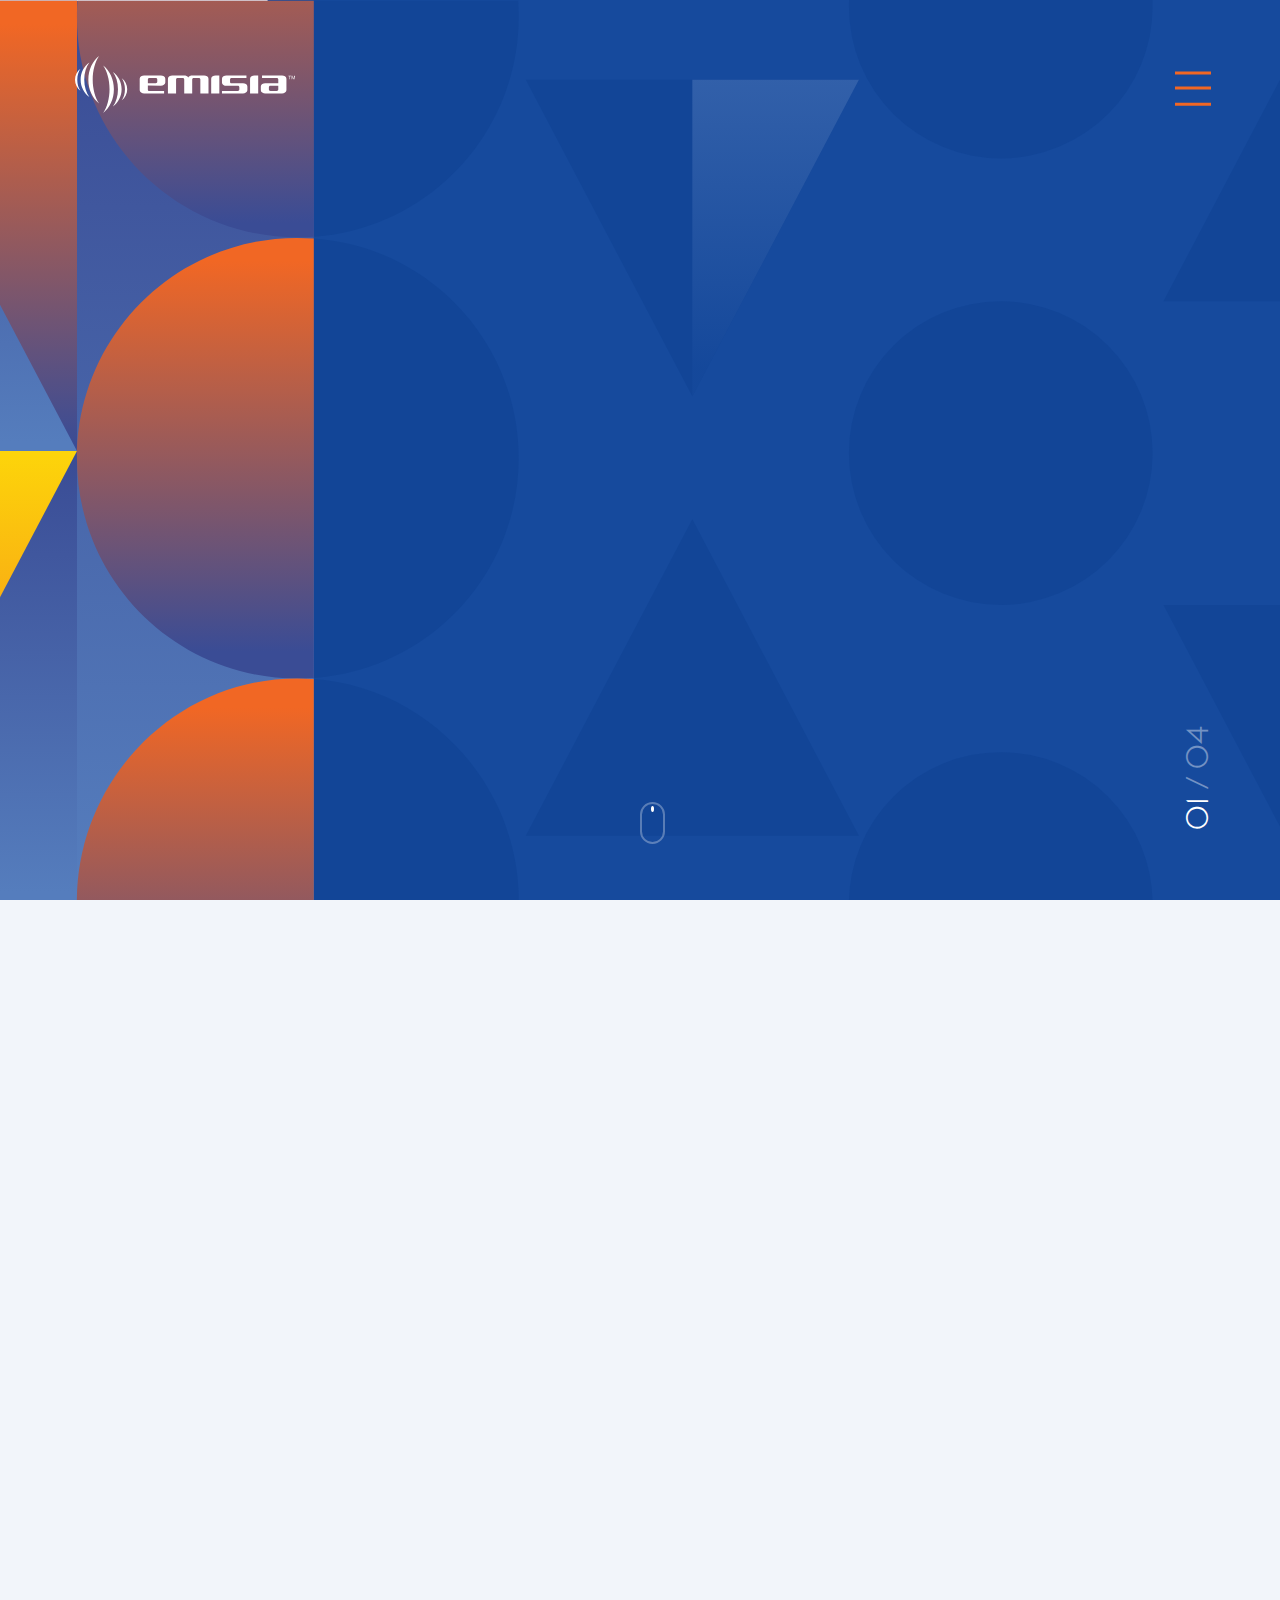
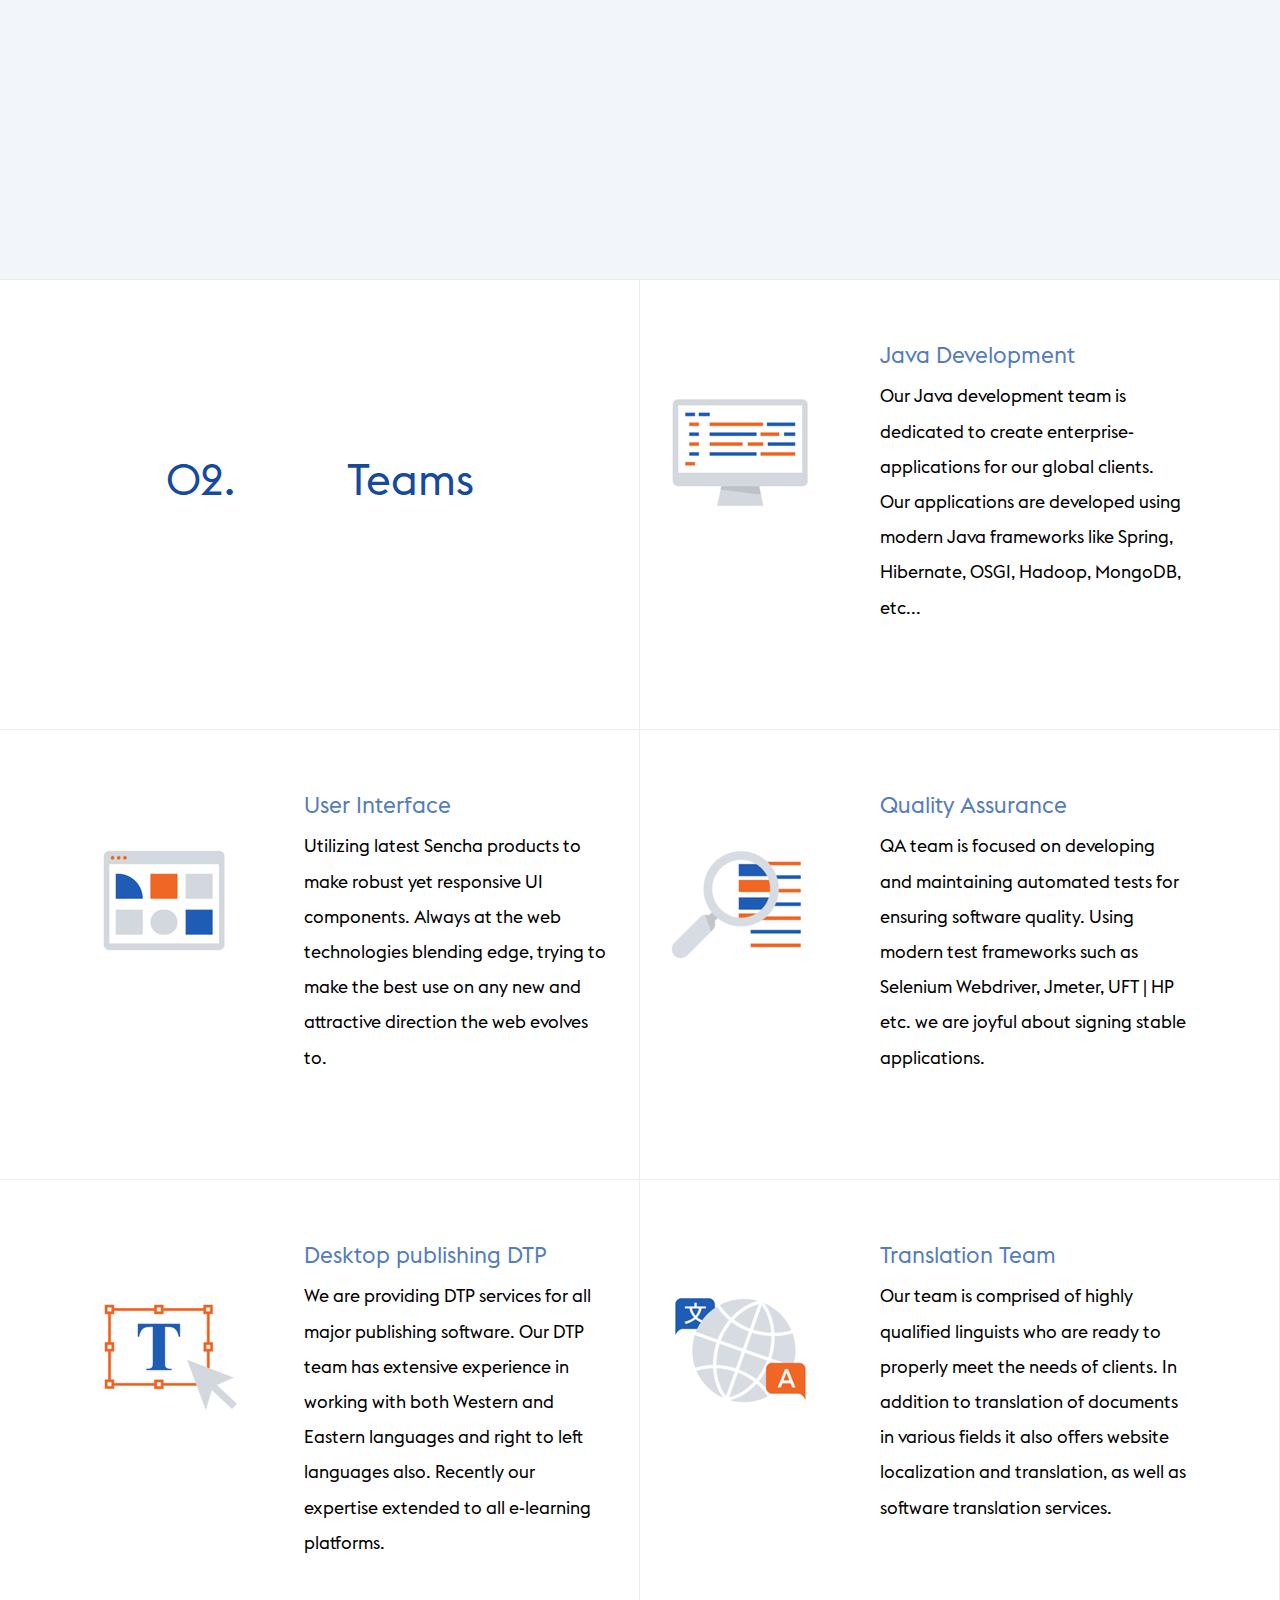
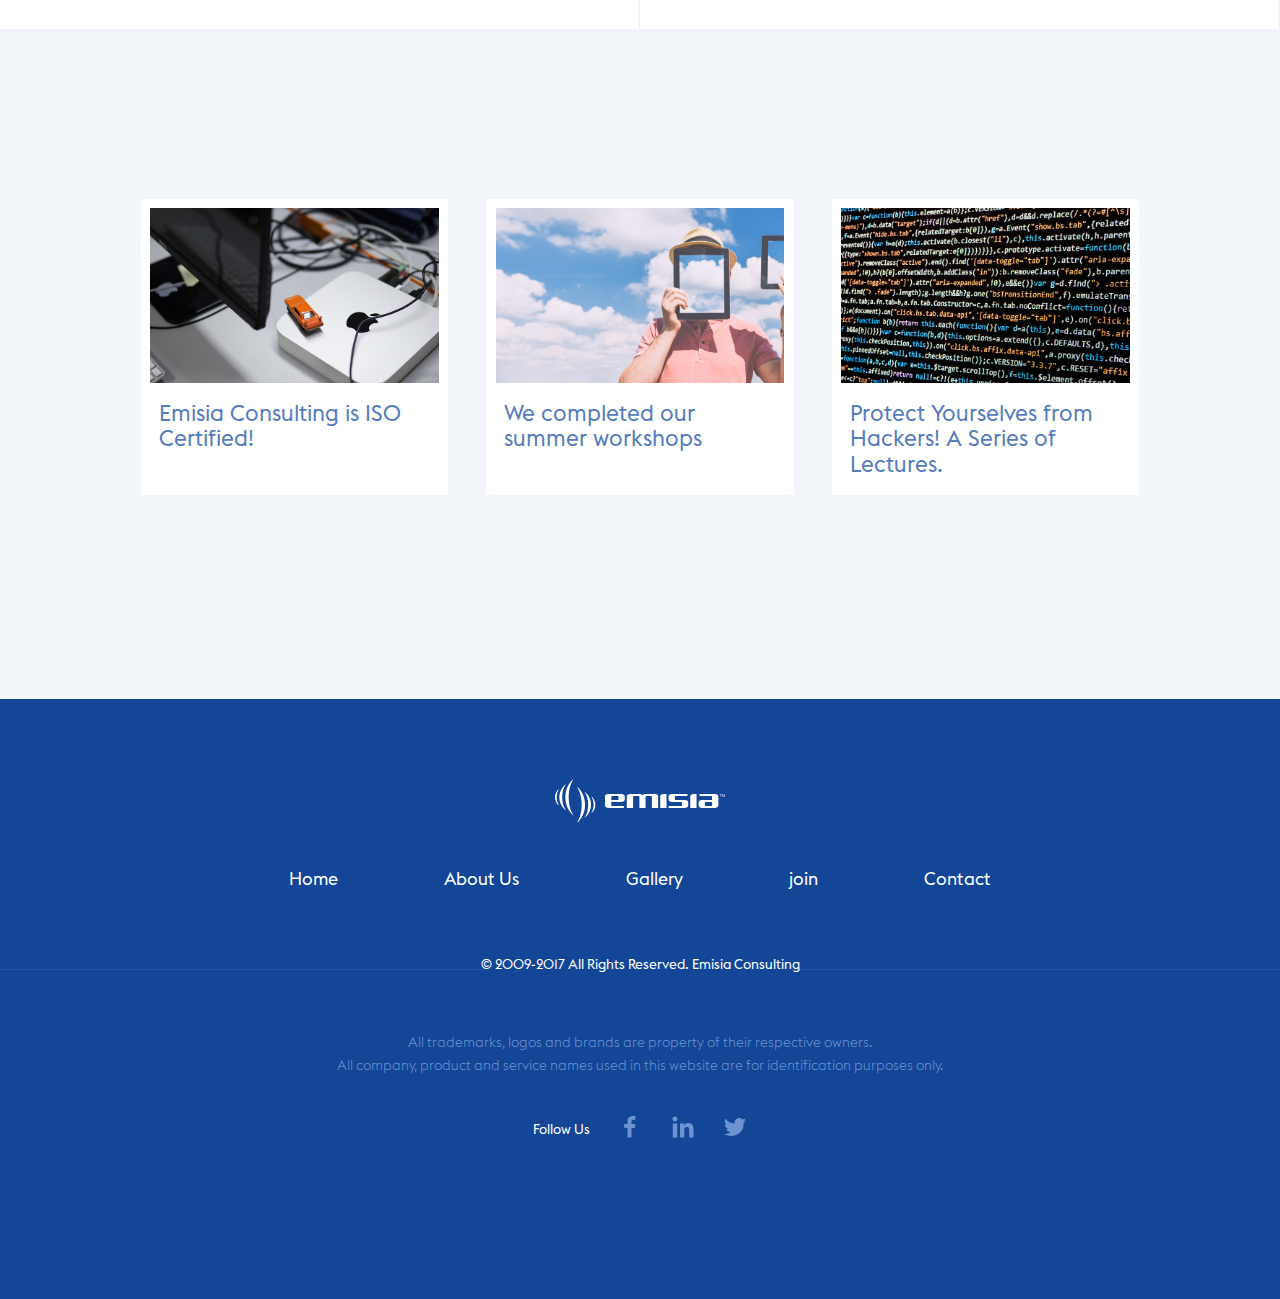
==== commit d70e6482: "Add files via upload" ====
--- a/index.html
+++ b/index.html
@@ -268,10 +268,10 @@
          <div class="footer-menu">
             <ul>
               <li><a href="index.html">Home</a></li>
-              <li><a href="#">About Us</a></li>
-              <li><a href="#">Gallery</a></li>
-              <li><a href="#">join</a></li> 
-              <li><a href="#">Contact</a></li>
+              <li><a href="">About Us</a></li>
+              <li><a href="">Gallery</a></li>
+              <li><a href="">join</a></li> 
+              <li><a href="">Contact</a></li>
             </ul>
         </div>  
 <div class="naslovi">      
--- a/css/style.css
+++ b/css/style.css
@@ -435,7 +435,7 @@
   padding: 30px 12px;
   position: absolute;
   bottom: 9%;
-  right: 0.7%;
+  right: 1%;
   /* Safari */
 -webkit-transform: rotate(-90deg);
 
@@ -774,7 +774,7 @@
   padding: 30px 12px;
   position: absolute;
   bottom: 9%;
-  right: 0.7%;
+  right: 2%;
 }
 
 
@@ -847,7 +847,7 @@
   padding: 30px 12px;
   position: absolute;
   bottom: 9%;
-  right: 0.7%;
+  right: 1.5%;
 }
 
 
@@ -918,8 +918,8 @@
 .homer4 {margin-bottom: 0px;}
 .homer5 {margin-bottom: 100px;}
 
-.mish {width: 100%; float: left; border-right:none; border-top:none;    min-height: 250px;   padding-top: 5%; flex: 1; padding-right: 0%; padding-left: 1%;}
-.mish2 {width: 100%; float: left; border-right:none; border-top:none;   min-height: 250px;   padding-top: 5%; flex: 1; padding-left: 1%;}
+.mish {width: 85%; float: left; border-right:none; border-top:none;    min-height: 250px;   padding-top: 5%; flex: 1; padding-right: 0%; padding-left: 10%;}
+.mish2 {width: 85%; float: left; border-right:none; border-top:none;   min-height: 250px;   padding-top: 5%; flex: 1; padding-left: 10%;}
 .mish0 {width: 100%; float: left; border-right:none; border-top:none;   min-height: 150px;   display: flex; justify-content: center; flex-direction: column;}
 
 .mish h4 {width: 80%;
@@ -960,7 +960,7 @@
 
 .mish p {
       font-size: 1.1rem;
-      width:80%;
+      width:95%;
       line-height: 2.2rem;
       color: #000;
       font-family: 'EuclidR';
@@ -971,7 +971,7 @@
 
 .mish2 p {
       font-size: 1.1rem;
-      width:80%;
+      width:95%;
       line-height: 2.2rem;
       color: #000;
       font-family: 'EuclidR';
@@ -1013,7 +1013,7 @@
   padding: 30px 12px;
   position: absolute;
   bottom: 9%;
-  right: 0.7%;
+  right: 3%;
 }
 
 
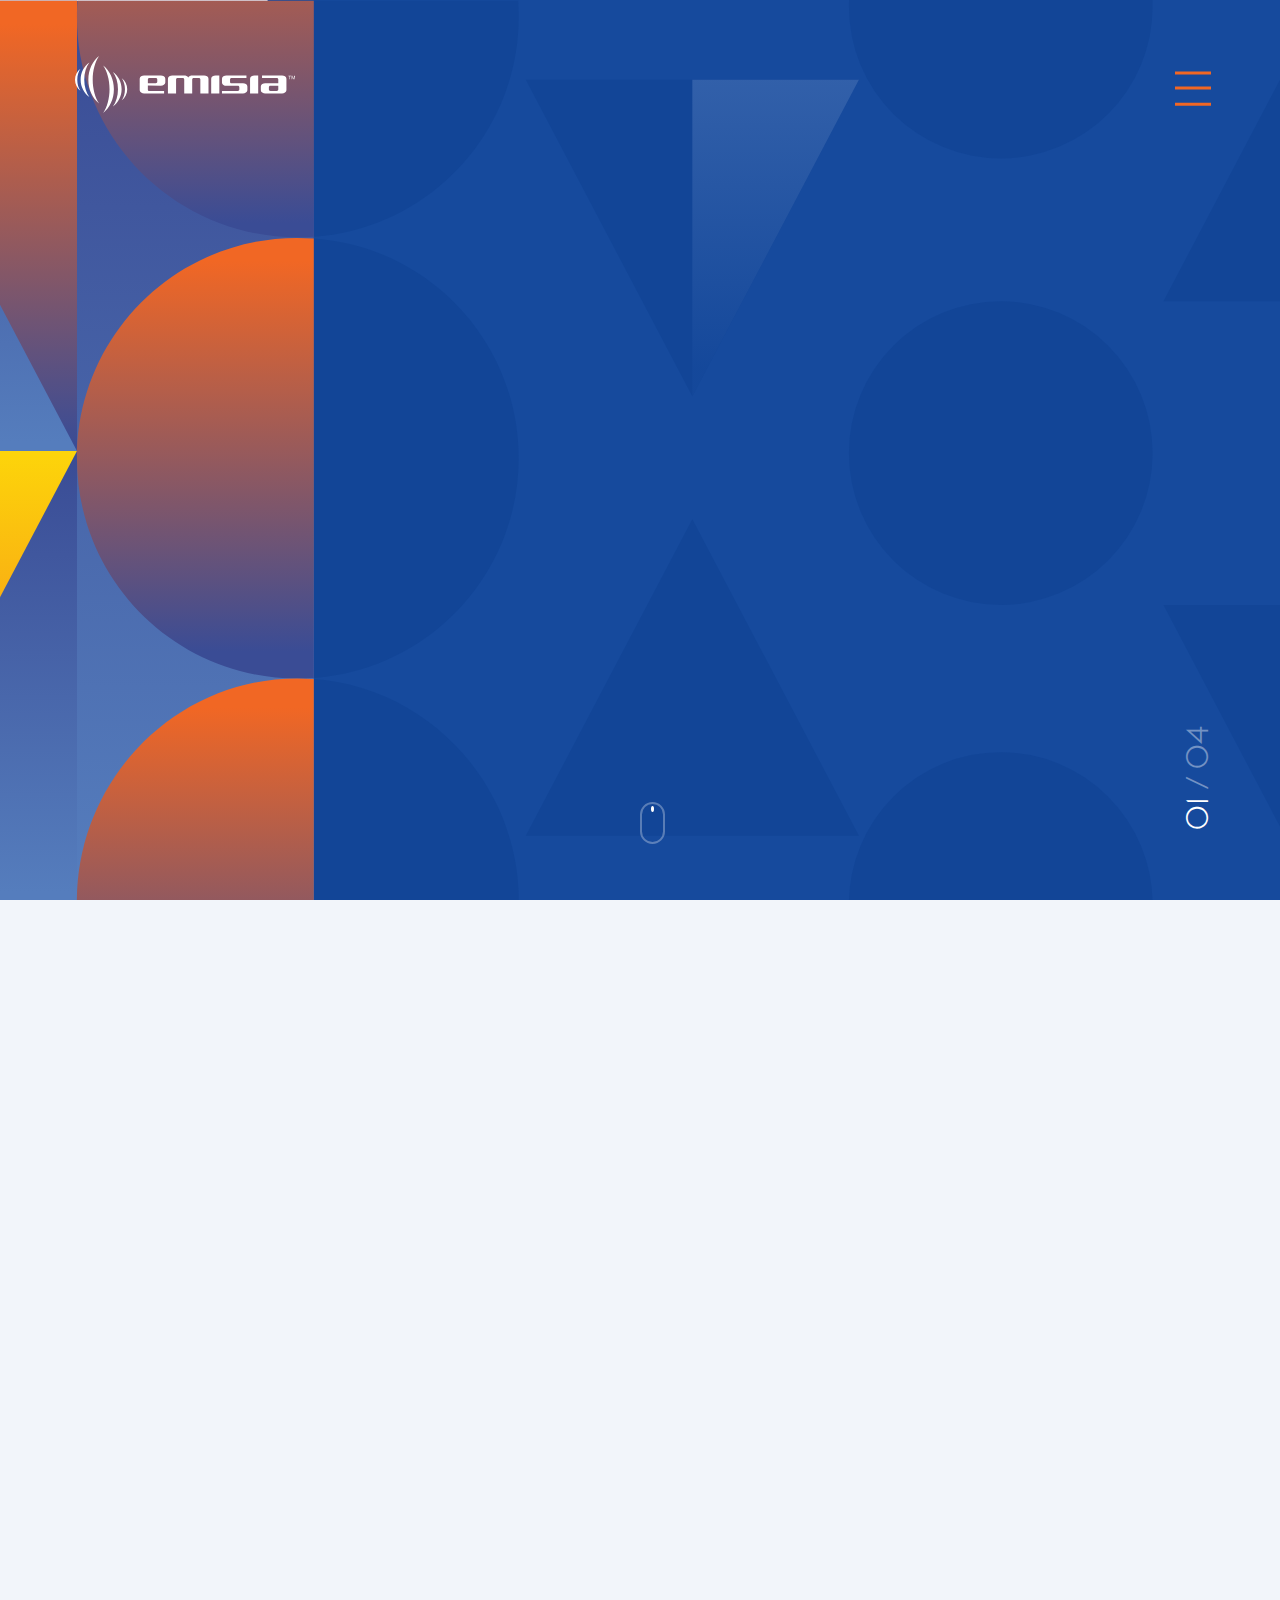
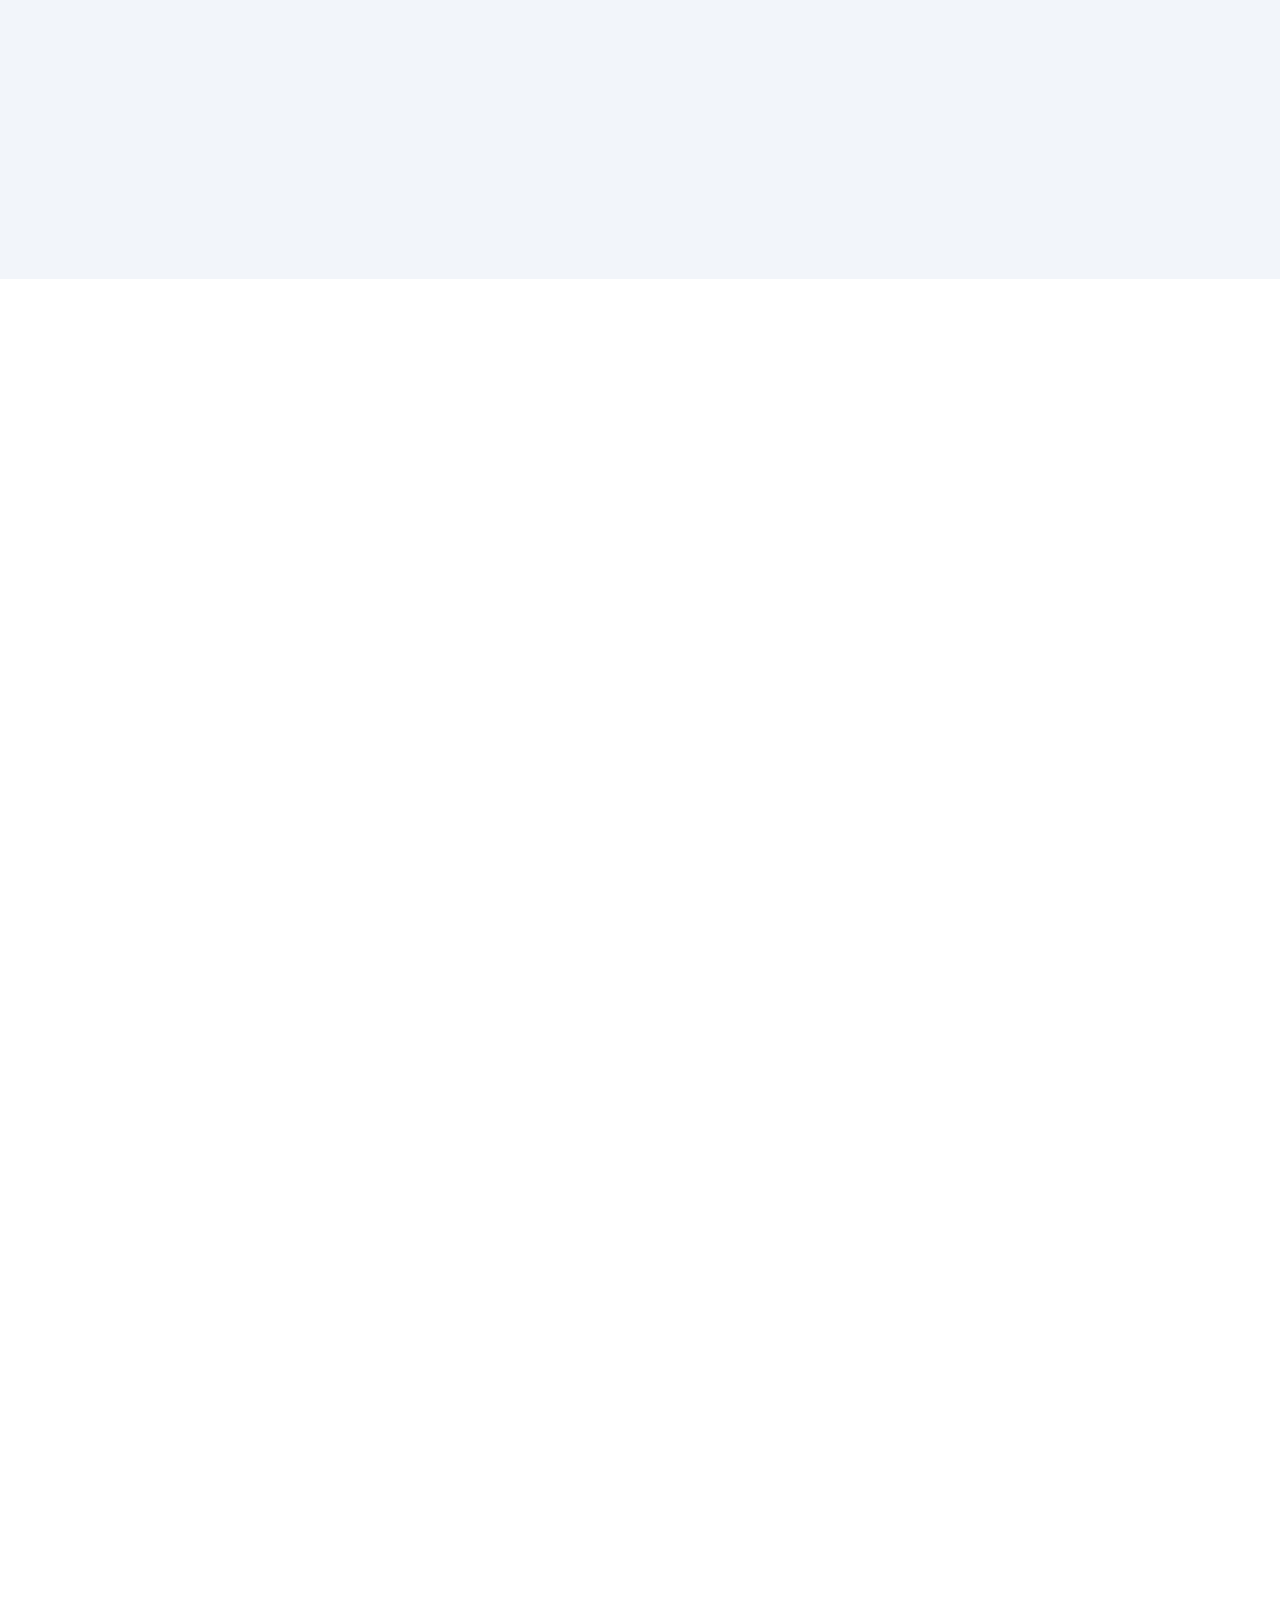
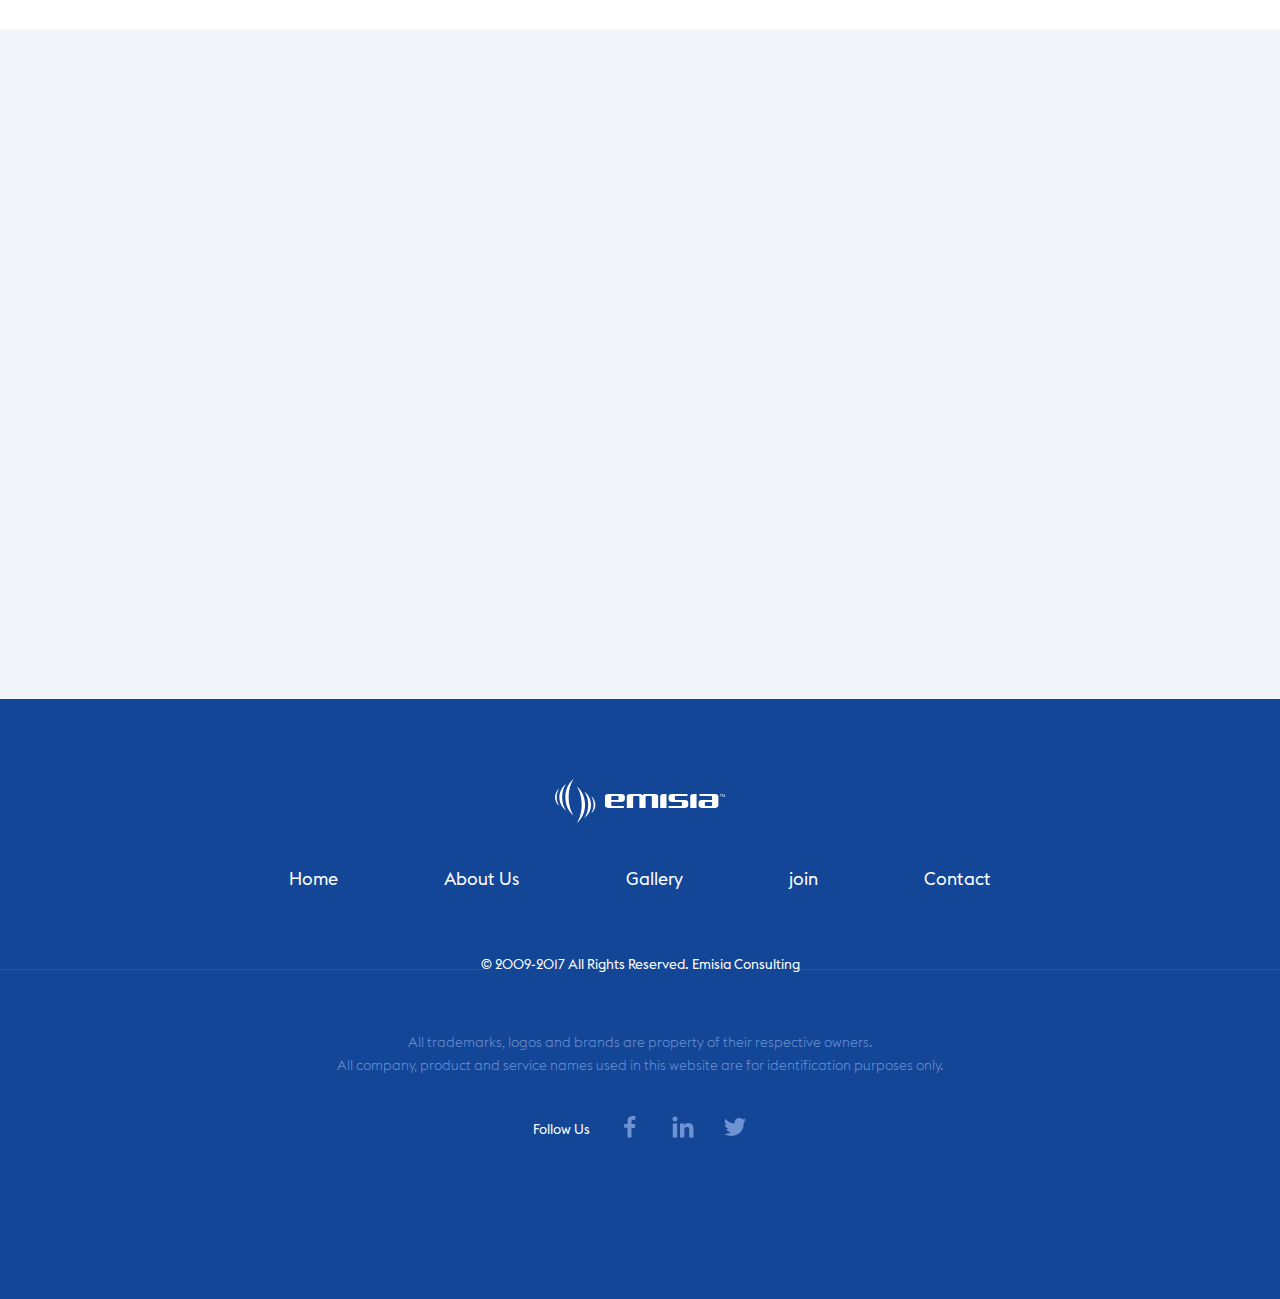
==== commit 21a9c941: "Add files via upload" ====
--- a/index.html
+++ b/index.html
@@ -144,39 +144,39 @@
                        <!--  T  E  A  M  S  -->
 <div class="dev-holder">
 
-    <div class=" mish0 ">
+    <div class="mish0 hideme">
       <p class="tms">TEAMS</p>
     <div class="mikula">02.&nbsp<svg class="pera pera2"> <g fill="none"><path d="M0,40 L100,40" id="kure"/></g> </svg>&nbspTeams</div>
     </div>
 
 
-        <div class="mish">
+        <div class="mish hideme">
         <div class="homer1"></div>
           <h4>Java Development</h4>
           <p>Our Java development team is dedicated to create enterprise- applications for our global clients.
          Our applications are developed using modern Java frameworks like Spring, Hibernate, OSGI, Hadoop, MongoDB, etc...</p>
         </div>
 
-        <div class="mish2">
+        <div class="mish2 hideme">
         <div class="homer2"></div>
           <h4>User Interface</h4>
           <p>Utilizing latest Sencha products to make robust yet responsive UI components. Always at the web technologies blending edge, trying to make the best use on any new and attractive direction the web evolves to.</p>
         </div>
 
-        <div class="mish">
+        <div class="mish hideme">
         <div class="homer3"></div>
           <h4>Quality Assurance</h4>
           <p>QA team is focused on developing and maintaining automated tests for ensuring software quality. Using modern test frameworks such as Selenium Webdriver, Jmeter, UFT | HP etc. we are joyful about signing stable applications.</p>
         </div>
 
-        <div class="mish2">
+        <div class="mish2 hideme">
         <div class="homer4"></div>
           <h4>Desktop publishing DTP</h4>
 
           <p>We are providing DTP services for all major publishing software. Our DTP team has extensive experience in working with both Western and Eastern languages and right to left languages also. Recently our expertise extended to all e-learning platforms.</p>
         </div>
 
-        <div class="mish">
+        <div class="mish hideme">
         <div class="homer5"></div>
           <h4>Translation Team</h4>
           <p class="transtext">Our team is comprised of highly qualified linguists who are ready to properly meet the needs of clients. In addition to translation of documents in various fields it also offers website localization and translation, as well as software translation services.</p>
@@ -203,7 +203,7 @@
 
 	<div class="bignews">
 
-		<div class="bignews-content">
+		<div class="bignews-content hideme">
 			<div class="newspics">
 				<a href="#">
 					<img src="images/NOCNE_12a.jpg">
@@ -217,7 +217,7 @@
 			</div>
 		</div>
 
-		<div class="bignews-content">
+		<div class="bignews-content hideme">
 			<div class="newspics">
 				<a href="#">
 					<img src="images/NOCNE_13a.jpg">
@@ -231,7 +231,7 @@
 			</div>
 		</div>
 
-		<div class="bignews-content">
+		<div class="bignews-content hideme">
 			<div class="newspics">
 				<a href="#">
 					<img src="images/NOCNE_14a.jpg">
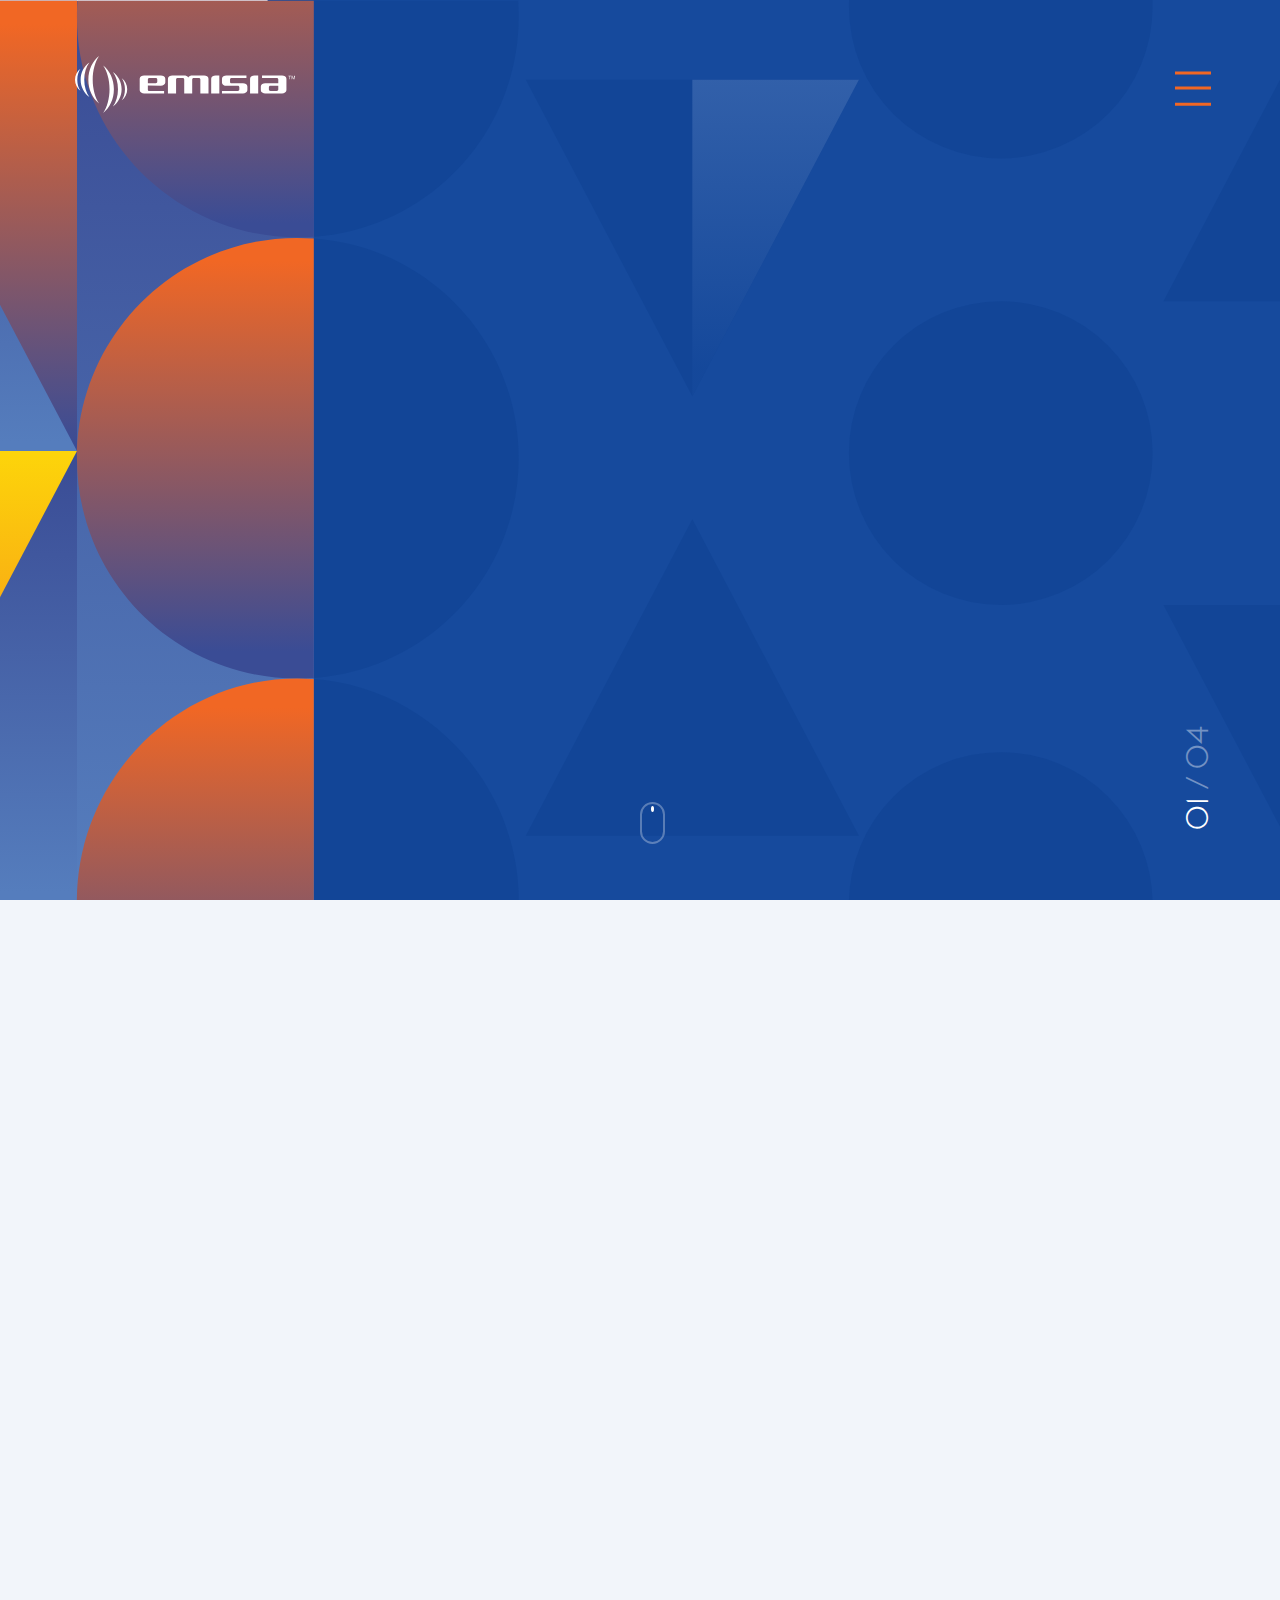
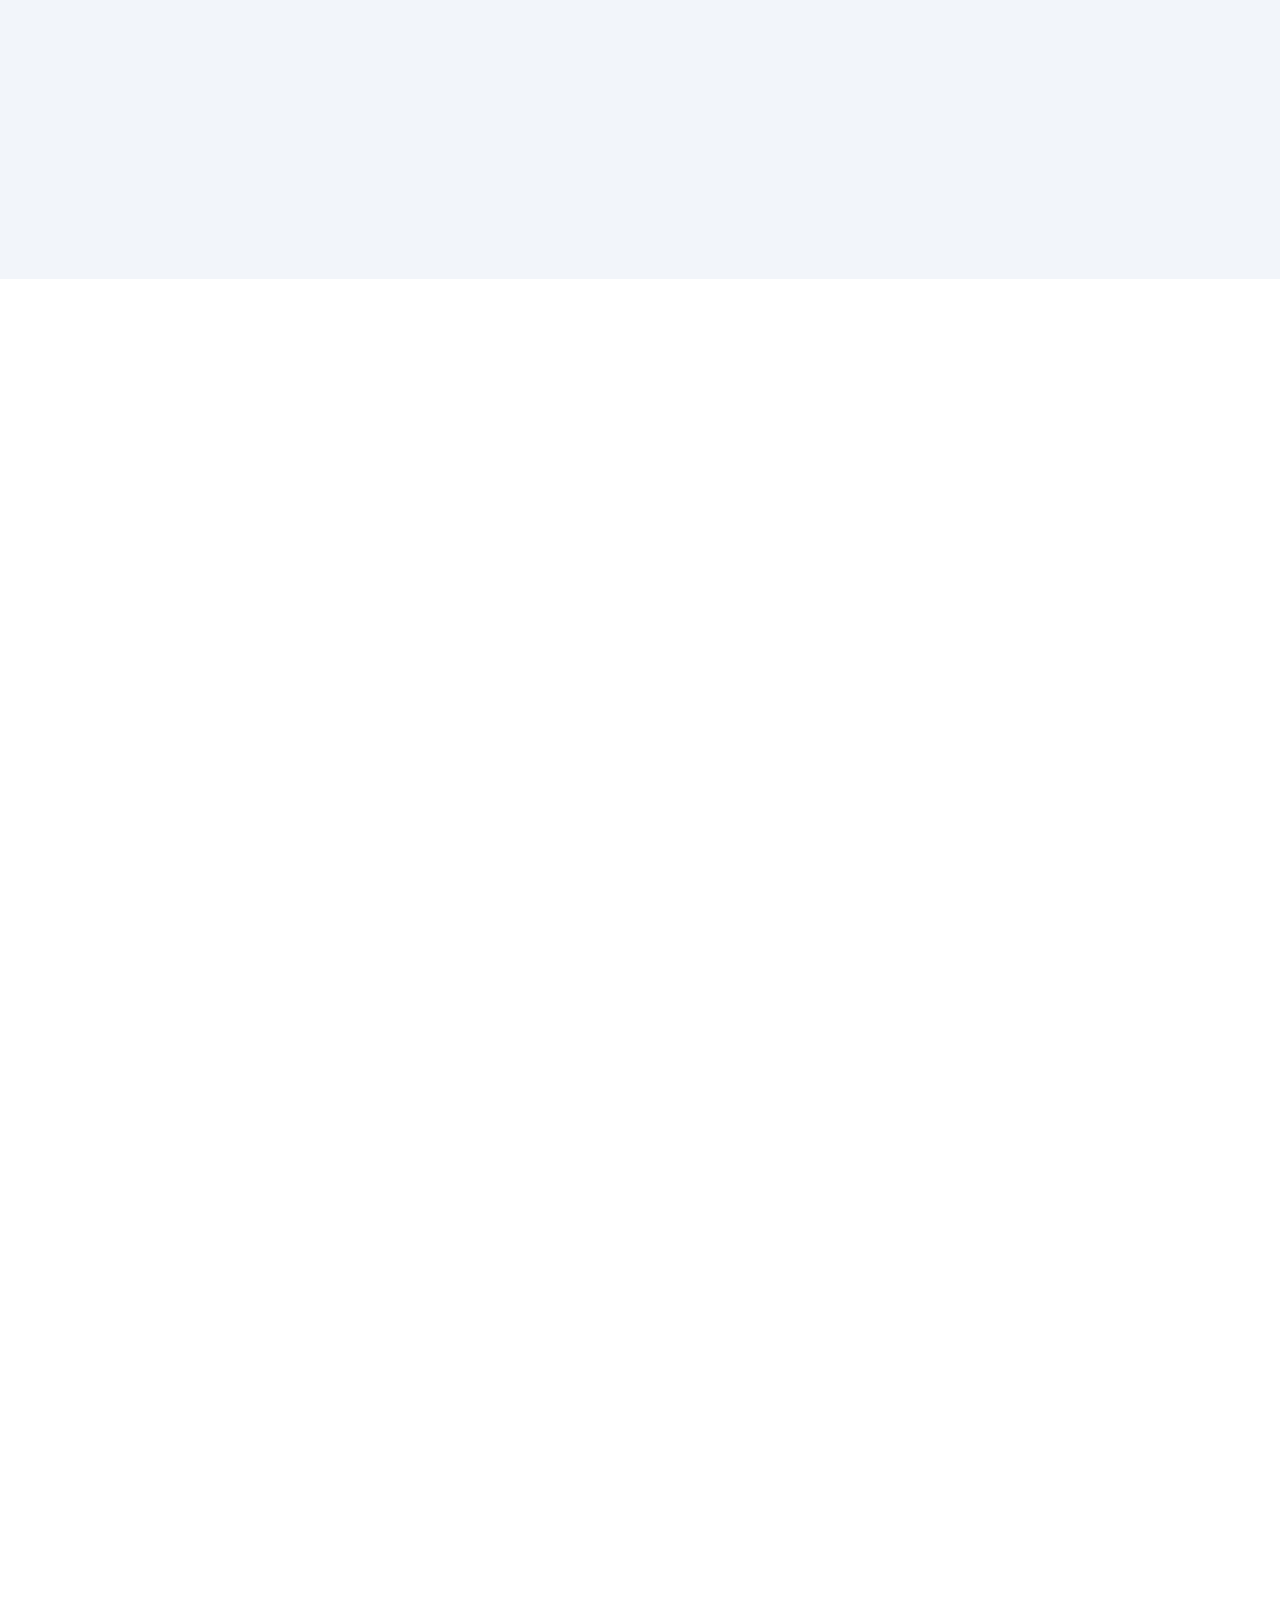
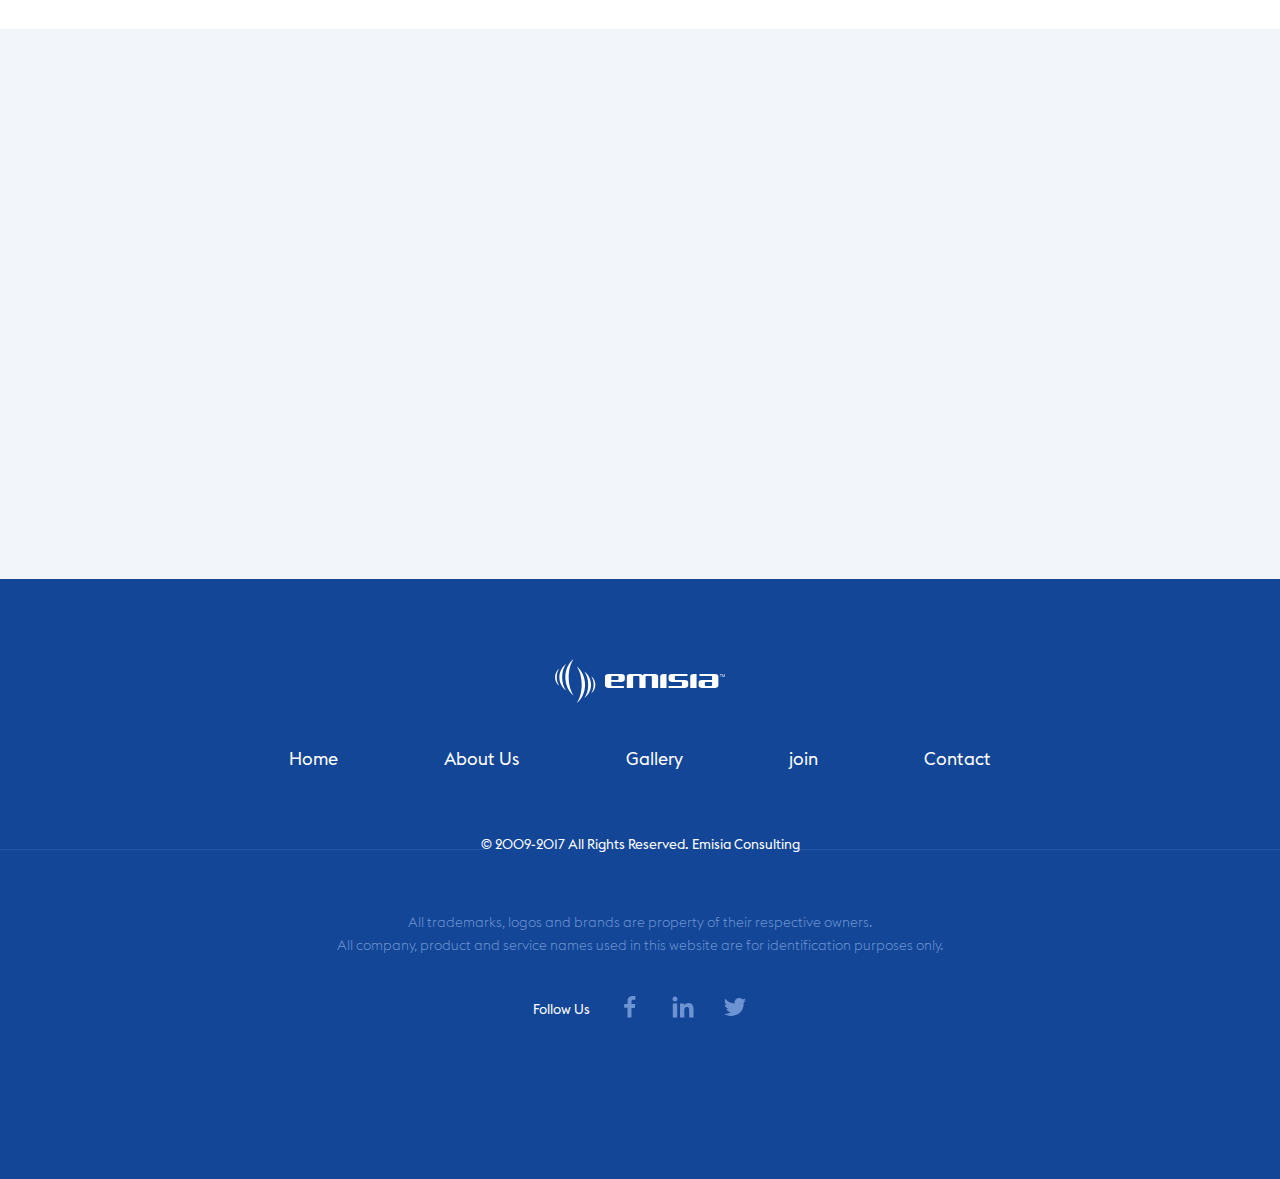
==== commit 395585f6: "Add files via upload" ====
--- a/index.html
+++ b/index.html
@@ -214,6 +214,7 @@
 			</div>
 			<div class="news-title">
 				<h2>Emisia Consulting is ISO Certified!</h2>
+        <p>30 Sep 2017</p> 
 			</div>
 		</div>
 
@@ -228,6 +229,7 @@
 			</div>
 			<div class="news-title">
 				<h2>We completed our summer workshops</h2>
+        <p>11 Oct 2017</p> 
 			</div>
 		</div>
 
@@ -242,6 +244,7 @@
 			</div>
 			<div class="news-title">
 				<h2>Protect Yourselves from Hackers! A Series of Lectures.</h2>
+        <p>22 Oct 2017</p> 
 			</div>
 		</div>
 
--- a/css/style.css
+++ b/css/style.css
@@ -537,7 +537,7 @@
 
                           /******** L A T E S T    N E W S ********/
 
-.content-latest-news {background: #f2f5fa; width: 100%; background-attachment: fixed; background-size: 100%; min-height: 670px;}  
+.content-latest-news {background: #f2f5fa; width: 100%; background-attachment: fixed; background-size: 100%; min-height: 690px;}  
 .podnaslov-news {    display: inline-block; width: 40%; margin-top: 3%; margin-bottom: 0.5%;}
 .bignews {margin: 0 auto; text-align: center; display: flex; justify-content: center;}
 .bignews-content {width: 24%; background-color: #fff; height: auto; float: left; margin-right: 3%;}
@@ -555,8 +555,21 @@
       width: 94%;
       margin: 0 auto;
       padding: 6% 0;
-      text-align: left;
-      text-rendering: optimizeLegibility;}    
+
+      min-height: 100px;
+      text-align: left;
+      text-rendering: optimizeLegibility;}  
+
+.news-title p {font-size: 1.1rem;
+    line-height: 1.8rem;
+    color: #000;
+    font-family: 'EuclidL';
+    width: 94%;
+    margin: 0 auto;
+    padding: 1.5% 0;
+    text-align: left;
+    text-rendering: optimizeLegibility;}
+
 
 .overlay55 {
   position: absolute;
@@ -714,7 +727,7 @@
       text-align: left;
       text-rendering: optimizeLegibility;}
 
-.pera2 { width: 70px; display: inline-block; margin: -34px 10px;}
+.pera2 { width: 70px; display: inline-block; margin: -34px 10px; cursor: unset;}
 
 .homer0 { margin-top: 5%;}
 
@@ -814,6 +827,13 @@
 .homer4 {margin-bottom: 80px;}
 .homer5 {margin-bottom: 80px;}
 
+/** L A T E S T    N E W S **/
+
+.content-latest-news {background: #f2f5fa; width: 100%; background-attachment: fixed; background-size: 100%; min-height: 550px;}  
+.podnaslov-news {    display: inline-block; width: 40%; margin-top: 3%; margin-bottom: 0.5%;}
+.bignews {margin: 0 auto; text-align: center; display: flex; justify-content: center;}
+.bignews-content {width: 26%; background-color: #fff; height: auto; float: left; margin-right: 3%;}
+
 }
 
  
@@ -881,6 +901,24 @@
 .homer3 {margin-bottom: 100px;}
 .homer4 {margin-bottom: 100px;}
 .homer5 {margin-bottom: 100px;}
+
+
+/** L A T E S T    N E W S **/
+
+.content-latest-news {background: #f2f5fa; width: 100%; background-attachment: fixed; background-size: 100%; min-height: 550px;}  
+.podnaslov-news {    display: inline-block; width: 40%; margin-top: 3%; margin-bottom: 0.5%;}
+.bignews {margin: 0 auto; text-align: center; display: flex; justify-content: center;}
+.bignews-content {width: 26%; background-color: #fff; height: auto; float: left; margin-right: 3%;}
+.news-title h2 { font-size: 1.2rem;} 
+.news-title p {font-size: 1.0rem;
+    line-height: 1.6rem;
+    color: #000;
+    font-family: 'EuclidL';
+    width: 94%;
+    margin: 0 auto;
+    padding: 1.5% 0;
+    text-align: left;
+    text-rendering: optimizeLegibility;}  
 }
 
 
@@ -1028,6 +1066,14 @@
     padding-top: 10px;
     text-align: center;
     margin: 0 auto;}
+
+/** L A T E S T    N E W S **/
+
+.content-latest-news {background: #f2f5fa; width: 100%; background-attachment: fixed; background-size: 100%; min-height: 500px;}  
+.podnaslov-news {    display: inline-block; width: 40%; margin-top: 3%; margin-bottom: 0.5%;}
+.bignews {margin: 0 auto; text-align: center; display: flex; justify-content: center;}
+.bignews-content {width: 28%; background-color: #fff; height: auto; float: left; margin-right: 2%;}
+.news-title h2 { font-size: 1.2rem;}  
 }
 
 
@@ -1236,12 +1282,20 @@
 .social p { line-height: 1.8rem; color: #fff; font-family: 'EuclidR'; }
 /******** kraj footera ********/
 
-}
-}
-
-
-
-
-
-
-
+/** L A T E S T    N E W S **/
+
+.content-latest-news {background: #f2f5fa; width: 100%; background-attachment: fixed; background-size: 100%; min-height: 500px;}  
+.podnaslov-news {    display: inline-block; width: 40%; margin-top: -5%; margin-bottom: 0.5%;}
+.bignews {margin: 0 auto; text-align: center; display: inline-block; justify-content: center;     margin-bottom: 10%;}
+.bignews-content {width: 80%; background-color: #fff; height: auto; float: unset; margin-right: 2%; display: block; margin: 0 auto;}
+.news-title h2 { font-size: 1.2rem;}  
+.bignews-content:last-child {margin-right: auto;}
+}
+}
+
+
+
+
+
+
+
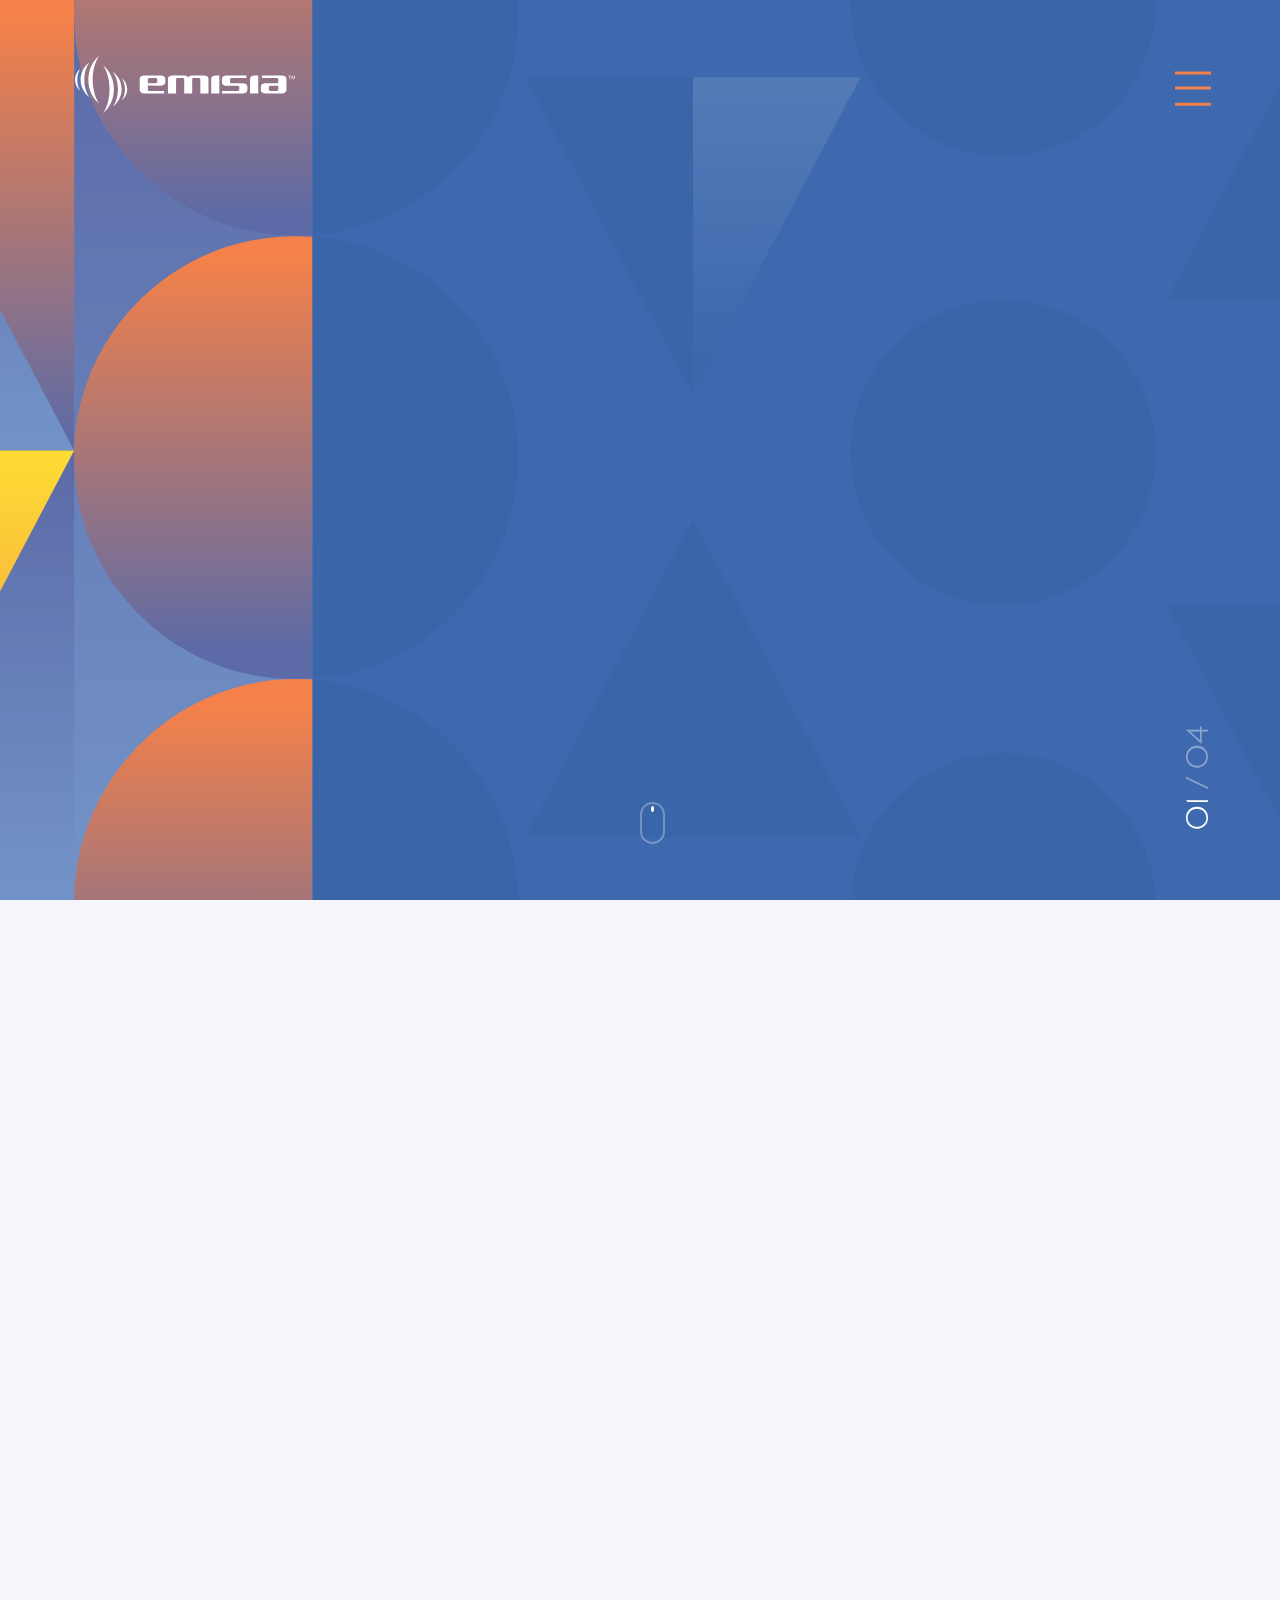
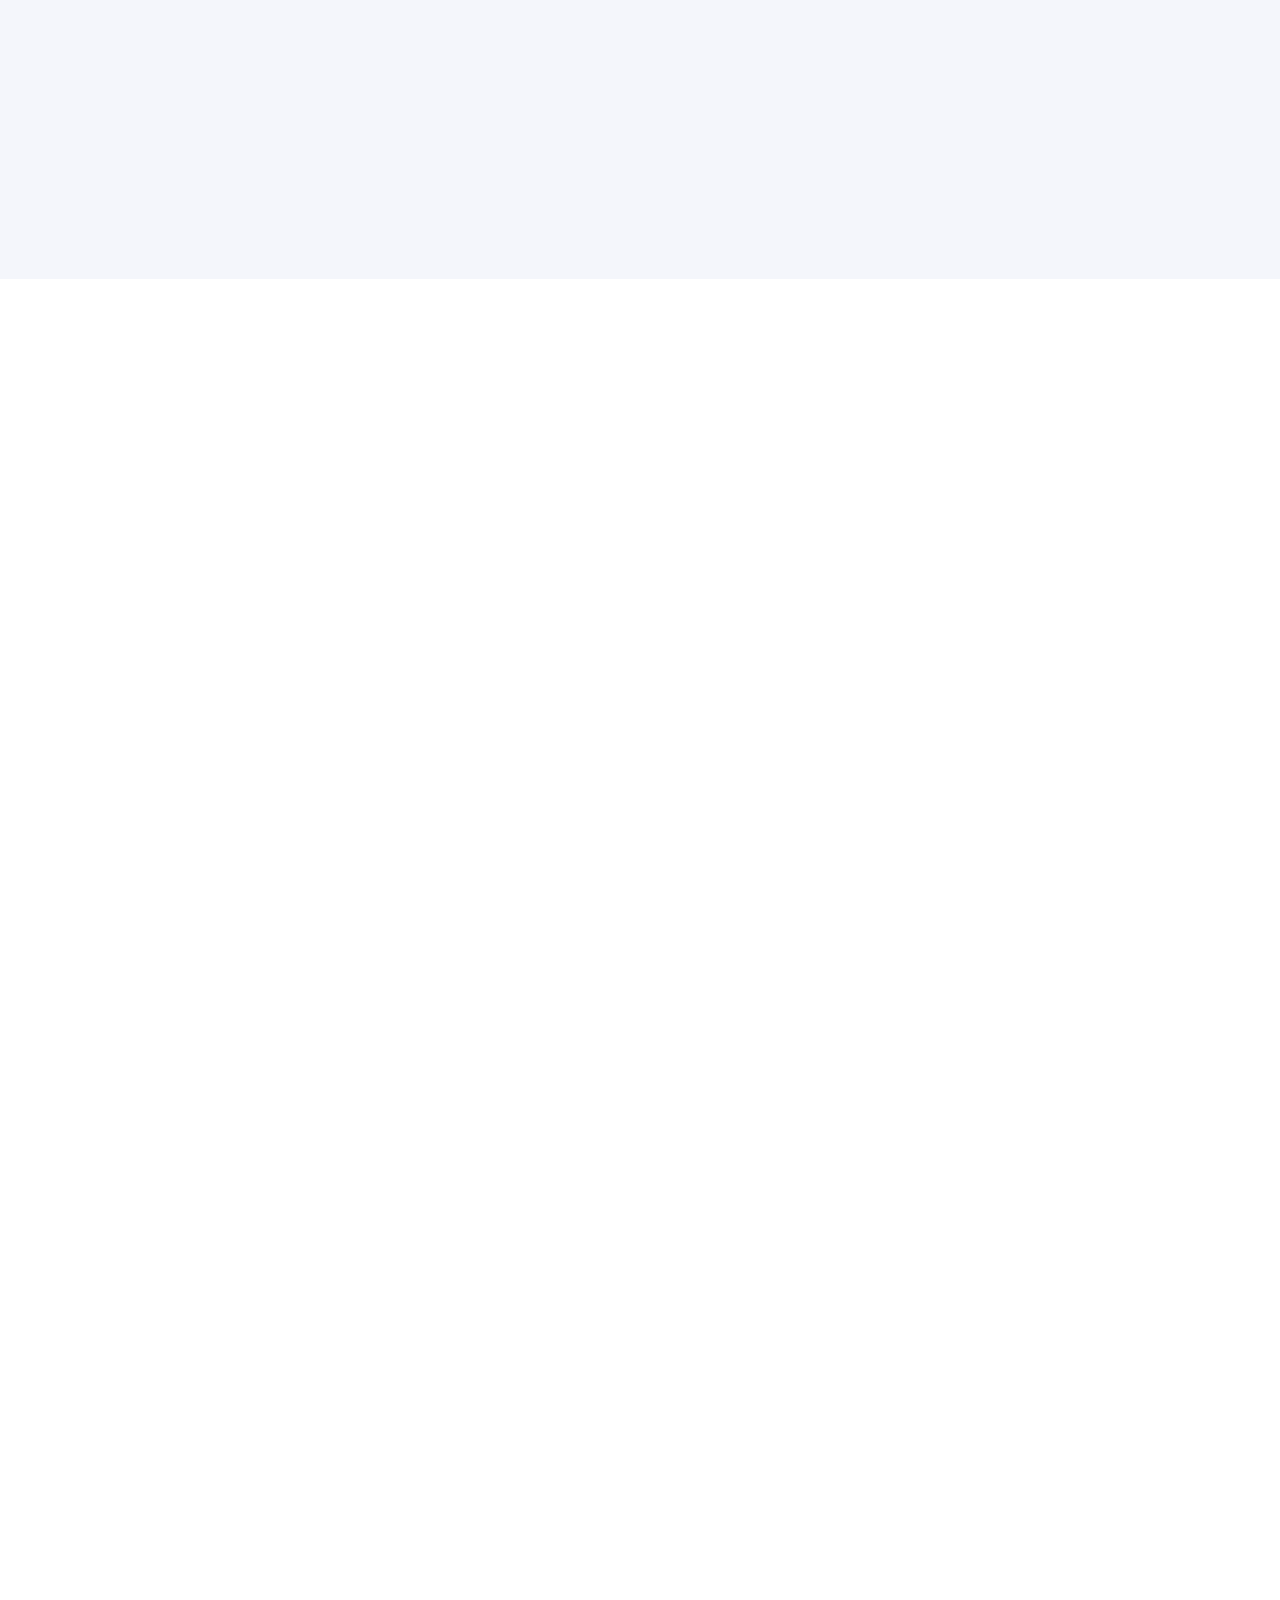
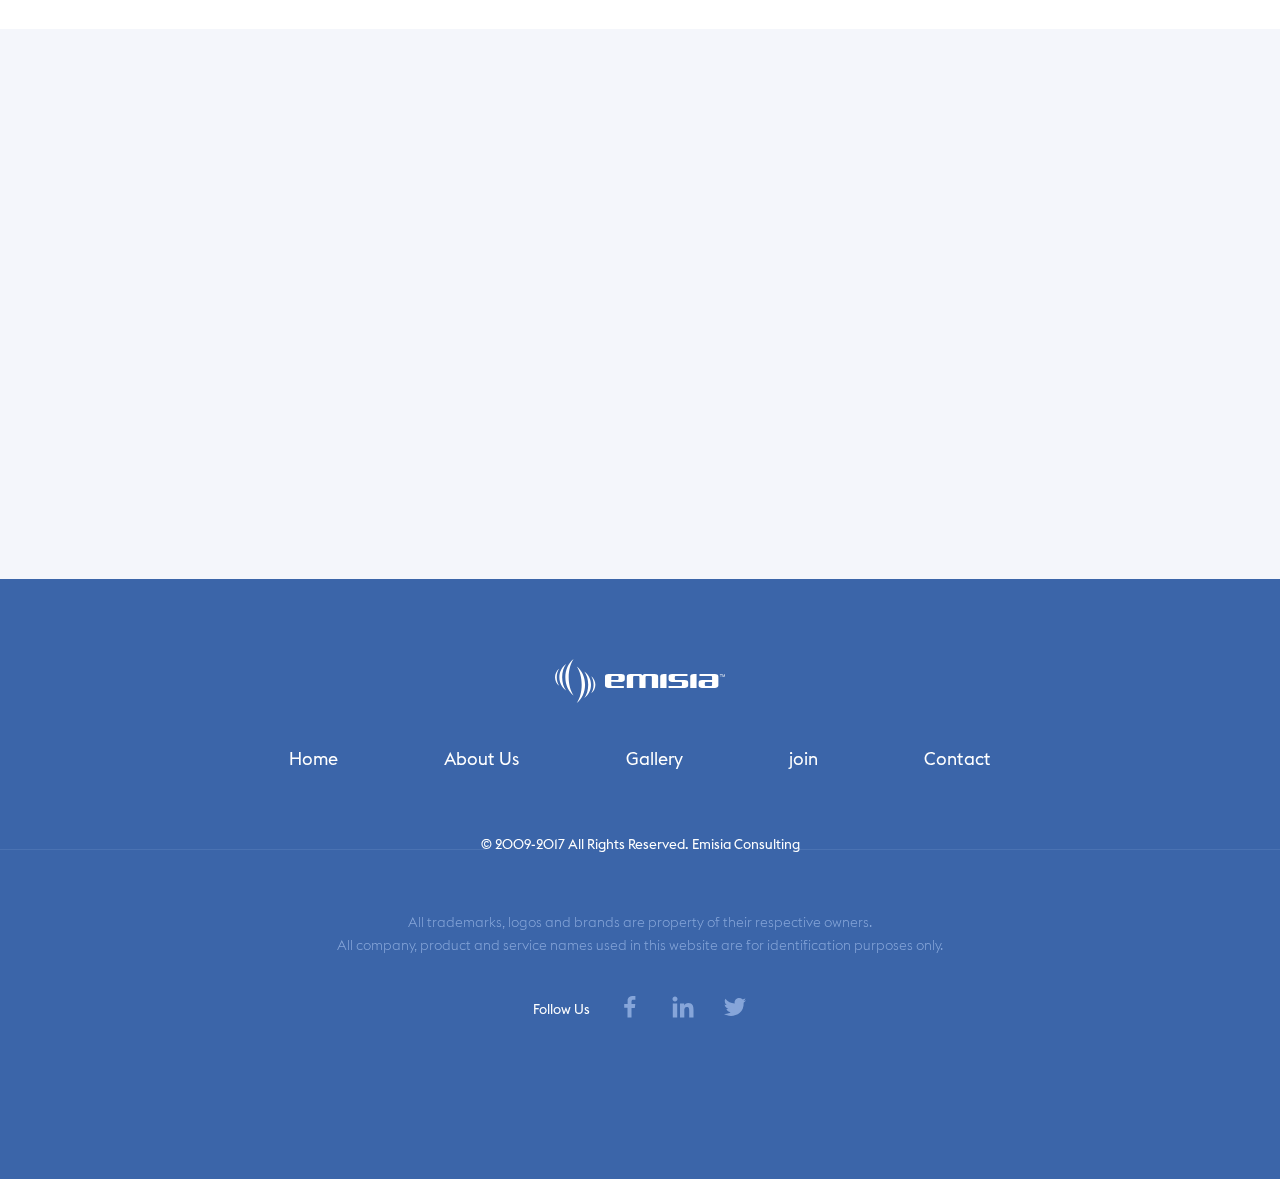
==== commit fecceb4b: "Add files via upload" ====
--- a/index.html
+++ b/index.html
@@ -27,7 +27,7 @@
 
 <body>
                        <!--  L O G O  -->
-    <div class="logo"> </div>
+    <a href="index.html"><div class="logo"></div></a> 
 <!-- kraj logo -->
 
                        <!--  N A V I G A C I J A  -->
@@ -54,7 +54,7 @@
             <li><a href="#">About Us</a></li>
             <li><a href="#">Gallery</a></li>
             <li><a href="#">Join</a></li>
-            <li><a href="#">Contact</a></li>            
+            <li><a href="contact.html">Contact</a></li>            
           </ul>
         </nav>
 
@@ -274,7 +274,7 @@
               <li><a href="">About Us</a></li>
               <li><a href="">Gallery</a></li>
               <li><a href="">join</a></li> 
-              <li><a href="">Contact</a></li>
+              <li><a href="contact.html">Contact</a></li>
             </ul>
         </div>  
 <div class="naslovi">      
@@ -352,7 +352,20 @@
  </script>
 
 
-
+<script type="text/javascript">
+	$(document).ready(function() {
+  $('body').css('display', 'none');
+  $('body').fadeIn(1000);
+  $('.link').click(function(event) {
+    event.preventDefault();
+    newLocation = $('.link a').attr("href");
+    $('body').fadeOut(1000, newpage);
+  });
+  function newpage() {
+    window.location = newLocation;
+  }
+});
+</script>
 
 <script src="https://ajax.googleapis.com/ajax/libs/jquery/3.0.0/jquery.min.js"></script>
 <script>
--- a/css/style.css
+++ b/css/style.css
@@ -554,9 +554,9 @@
       font-family: 'EuclidR';
       width: 94%;
       margin: 0 auto;
-      padding: 6% 0;
-
-      min-height: 100px;
+      padding-top: 5%;
+
+      min-height: 92px;
       text-align: left;
       text-rendering: optimizeLegibility;}  
 
@@ -566,7 +566,7 @@
     font-family: 'EuclidL';
     width: 94%;
     margin: 0 auto;
-    padding: 1.5% 0;
+    padding-bottom: 1.5%;
     text-align: left;
     text-rendering: optimizeLegibility;}
 
@@ -916,7 +916,7 @@
     font-family: 'EuclidL';
     width: 94%;
     margin: 0 auto;
-    padding: 1.5% 0;
+    padding-bottom: 1.5%;
     text-align: left;
     text-rendering: optimizeLegibility;}  
 }
@@ -1023,6 +1023,19 @@
 
 
 @media only screen and (max-width: 900px) {
+
+  svg {
+  width: 90px;
+  height: 60px;
+  cursor: pointer;
+  -webkit-transform: translate3d(0, 0, 0);
+  -moz-transform: translate3d(0, 0, 0);
+  -o-transform: translate3d(0, 0, 0);
+  -ms-transform: translate3d(0, 0, 0);
+  transform: translate3d(0, 0, 0);
+}
+
+.navi-trigger svg { position: absolute; top: 9px; left: 56px;}
 
 .mouse{ margin-top: -12%; width: 100px; position: absolute; text-align: center; margin-left: 50%;}
 
@@ -1070,16 +1083,41 @@
 /** L A T E S T    N E W S **/
 
 .content-latest-news {background: #f2f5fa; width: 100%; background-attachment: fixed; background-size: 100%; min-height: 500px;}  
-.podnaslov-news {    display: inline-block; width: 40%; margin-top: 3%; margin-bottom: 0.5%;}
-.bignews {margin: 0 auto; text-align: center; display: flex; justify-content: center;}
-.bignews-content {width: 28%; background-color: #fff; height: auto; float: left; margin-right: 2%;}
+.podnaslov-news {    display: inline-block; width: 40%; margin-top: -5%; margin-bottom: 0.5%;}
+.bignews {margin: 0 auto; text-align: center; display: inline-block; justify-content: center;     margin-bottom: 10%;}
+.bignews-content {width: 70%; background-color: #fff; height: auto; float: unset; margin-right: 2%; display: block; margin: 0 auto; margin-bottom: 20px;}
 .news-title h2 { font-size: 1.2rem;}  
+.bignews-content:last-child {margin-right: auto;} 
+.mikula0 {
+    font-size: 2.6rem;
+    line-height: 2.4rem;
+    color: #164a9d;
+    font-family: 'EuclidR';
+    margin: 0 auto;
+    padding: 10% 0;
+    text-align: center;
+    text-rendering: optimizeLegibility;
+    margin-top: 19%;}
 }
 
 
 
 
 @media only screen and (max-width: 670px) {
+
+
+  svg {
+  width: 90px;
+  height: 60px;
+  cursor: pointer;
+  -webkit-transform: translate3d(0, 0, 0);
+  -moz-transform: translate3d(0, 0, 0);
+  -o-transform: translate3d(0, 0, 0);
+  -ms-transform: translate3d(0, 0, 0);
+  transform: translate3d(0, 0, 0);
+}
+
+
 
 .logo {background: url(../images/logo_emisia.svg) no-repeat center;  width: 180px; height: 60px; position: absolute; margin-top:22px; margin-left:36px; z-index: 1;}
 .mouse{ display: none;}
@@ -1111,7 +1149,7 @@
   right: -2%;
 }
 
-.navi-trigger svg { position: absolute; top: -40px; left: 42px;}
+.navi-trigger svg { position: absolute; top: -24px; left: 70px;}
 
 
 .content p {
@@ -1287,7 +1325,7 @@
 .content-latest-news {background: #f2f5fa; width: 100%; background-attachment: fixed; background-size: 100%; min-height: 500px;}  
 .podnaslov-news {    display: inline-block; width: 40%; margin-top: -5%; margin-bottom: 0.5%;}
 .bignews {margin: 0 auto; text-align: center; display: inline-block; justify-content: center;     margin-bottom: 10%;}
-.bignews-content {width: 80%; background-color: #fff; height: auto; float: unset; margin-right: 2%; display: block; margin: 0 auto;}
+.bignews-content {width: 80%; background-color: #fff; height: auto; float: unset; margin-right: 2%; display: block; margin: 0 auto; margin-bottom: 20px;}
 .news-title h2 { font-size: 1.2rem;}  
 .bignews-content:last-child {margin-right: auto;}
 }
@@ -1298,4 +1336,296 @@
 
 
 
-
+/****************************************************     C  O  N  T  A  C  T    ****************************************************/
+
+
+
+.contact-wrap {
+  width: 100%;
+
+  display: flex;
+  flex-direction: column;
+}
+
+
+.form-wrapper {background: #fff url(../images/gtrP.svg) no-repeat center; width: 100%; background-attachment: fixed; background-size: 100%; 
+  padding: 0;
+  font-size: 1rem;
+  box-sizing: border-box;
+
+  display: flex;
+  flex-direction: column;
+  align-items: center;
+  justify-content: center;
+}
+.form-div {
+  box-sizing: border-box;
+  background-color: transparent;
+  width: 100%;
+  padding: 2em;
+  max-width: 53em;
+  min-height: 25em;
+  margin-top: 4em;
+  margin-bottom: 7em;
+}
+
+input::placeholder {
+  color: #164a9d;
+}
+
+
+.input-wrap {
+  box-sizing: border-box;
+  width: 100%;
+  display: flex;
+  flex-direction: row;
+  align-items: center;
+  justify-content: space-around;
+  transition: .25s ease;
+}
+
+.feedback-input {
+  border-radius: 0;
+  border: 2px solid transparent;
+  border-bottom: 2px solid transparent;
+  color: #557dbd;
+  text-align: left;
+  font-size: 1.2rem;
+  font-family: 'EuclidR';
+  background-color: rgb(242, 245, 250);
+  padding: 0.9em;
+  margin: 0 0 2em 0;
+  width: 100%;
+  transition: .25s ease;
+}
+.input-wrap .feedback-input:last-child {
+  margin-left: 2em;
+}
+.feedback-input:focus {
+  border: 2px solid #164a9d;
+  background-color: transparent;
+  outline: none;
+}
+textarea {
+  font-size: 1rem;
+  height: 10em;
+  overflow: hidden;
+  resize: none;
+
+}
+.message {
+  text-align: left;
+  margin: 0;
+}
+.checkbox-wrap {
+  padding: 0;
+  margin: 1em 0;
+  text-align: center;
+  position: relative;
+}
+.checkbox {
+  visibility: hidden;
+}
+.captcha {
+  font-family: 'EuclidR', sans-serif;
+  padding: 0;
+  color: #164a9d;
+  position: relative;
+}
+.captcha:before {
+  background-color: transparent;
+  border: 2px solid #164a9d;
+  border-radius: 100%;
+  content: '';
+  position: absolute;
+  top: 3px;
+  left: -25px;
+  z-index: 1;
+  width: 14px;
+  height: 14px;
+  cursor: pointer;
+}
+.checkbox:checked ~ .captcha:before {
+  background-color: #164a9d;
+}
+.send-button {
+  font-size: 1.2rem;
+  border: 2px solid #164a9d;
+  cursor: pointer;
+  min-width: 11.5em;
+  letter-spacing: 2px;
+  background-color: transparent;
+  font-family: 'EuclidR', sans-serif;
+  padding: 0.9em 0.3em;
+  margin: 0 auto;
+  color: #164a9d;
+  outline: none;
+  text-align: center ;
+  transition: .25s ease;
+  justify-content: center;
+  width: 100%;
+}
+.send-button:hover {
+  background-color: #164a9d;
+  color: #fff;
+    transition: .25s ease;
+}
+::-webkit-input-placeholder {
+  color: #333;
+  font-family: 'EuclidR', sans-serif;
+  text-align: left;
+}  
+::input-placeholder {
+  color: #164a9d;
+  font-family: 'EuclidR', sans-serif;
+  text-align: left;
+}
+::-webkit-input-placeholder {
+  color: #164a9d;
+  font-family: 'EuclidR', sans-serif;
+  text-align: left;
+}
+:-ms-input-placeholder {
+  color: #164a9d;
+  font-family: 'EuclidR', sans-serif;
+  text-align: left;
+}
+::placeholder {
+  color: #164a9d;
+  font-family: 'EuclidR', sans-serif;
+  text-align: left;
+}
+
+@media only screen and (max-width: 426px) {
+  .input-wrap {
+    flex-direction: column;
+  }
+  .input-wrap .feedback-input:last-child {
+    margin-left: 0;
+  }
+}
+
+
+
+/******************    M    A    P    A    ****************/
+
+.info {background-color: rgb(242, 245, 250); display: block;}
+
+
+#map {width: 60%; height: 500px; float: left;}
+
+.informacije {float: left; width: 40%; background-color: rgb(242, 245, 250);height: 500px;}
+
+.informacije p {
+    font-size: 1.2rem;
+    line-height: 2.2rem;
+    color: #000;
+    font-family: 'EuclidR';
+    margin: 0 auto;
+    text-align: left;
+    padding-left: 10%;
+    text-rendering: optimizeLegibility;
+}
+.informacije p:first-child {padding-top: 12%;}
+
+
+.informacije span {
+    font-size: 1.3rem;
+    line-height: 7rem;
+    color: #557dbd;
+    font-family: 'EuclidR';
+    text-align: left;
+    text-rendering: optimizeLegibility;}
+
+
+
+.kontakt-holder {clear: both; width: 100%; margin:auto;}
+.kontakt-container {width: 100%; background: url(../images/gtr800.svg) no-repeat center;  margin:auto; background-size: cover;  -webkit-animation: fadeEffect 1.5s;animation: fadeEffect 1.5s;}
+.kontakt-container p {color: #fff; font-family: 'EuclidR'; letter-spacing: 2px;     font-size: 3.2rem; padding-top:16%; padding-bottom: 3%; width: 100%; text-align: center;}
+
+/******* kraj mape *******/
+
+
+
+@media only screen and (max-width: 1200px) {
+
+#map {width: 50%; height: 500px; float: left;}
+.informacije {float: left; width: 50%; background-color: rgb(242, 245, 250);height: 500px;}
+  .kontakt-container {height: 500px; }
+  .kontakt-container p {padding-top:400px; }
+}
+
+
+@media only screen and (max-width: 900px) {
+
+.kontakt-container {height: 500px; left: -500px;}
+
+
+#map {width: 100%; height: 500px; float: left;}
+.informacije {float: left; width: 100%;}
+.kontakt-container p {padding-top:400px; }
+}
+
+
+@media only screen and (max-width: 670px) {
+
+  .form-div {
+    margin-top: 2.5em;
+    margin-bottom: 3.5em;}
+
+  .kontakt-container p {padding-top:270px; font-size: 2.5rem;}
+  .kontakt-container {height: 350px; }
+
+  .informacije {height: 400px;}
+
+  .informacije p {
+    font-size: 1.1rem;
+    line-height: 2.2rem;
+    color: #000;
+    font-family: 'EuclidR';
+    margin: 0 auto;
+    text-align: left;
+    padding-left: 10%;
+    text-rendering: optimizeLegibility;
+}
+.informacije p:first-child {padding-top: 12%;}
+
+
+.informacije span {
+    font-size: 1.2rem;
+    line-height: 7rem;
+    color: #557dbd;
+    font-family: 'EuclidR';
+    text-align: left;
+    text-rendering: optimizeLegibility;}
+
+
+.feedback-input {
+
+  font-size: 1.1rem;
+
+}
+
+.send-button {
+  font-size: 1.1rem;
+
+}
+
+  }
+
+
+
+
+
+
+
+
+
+
+
+
+
+
+
+
+
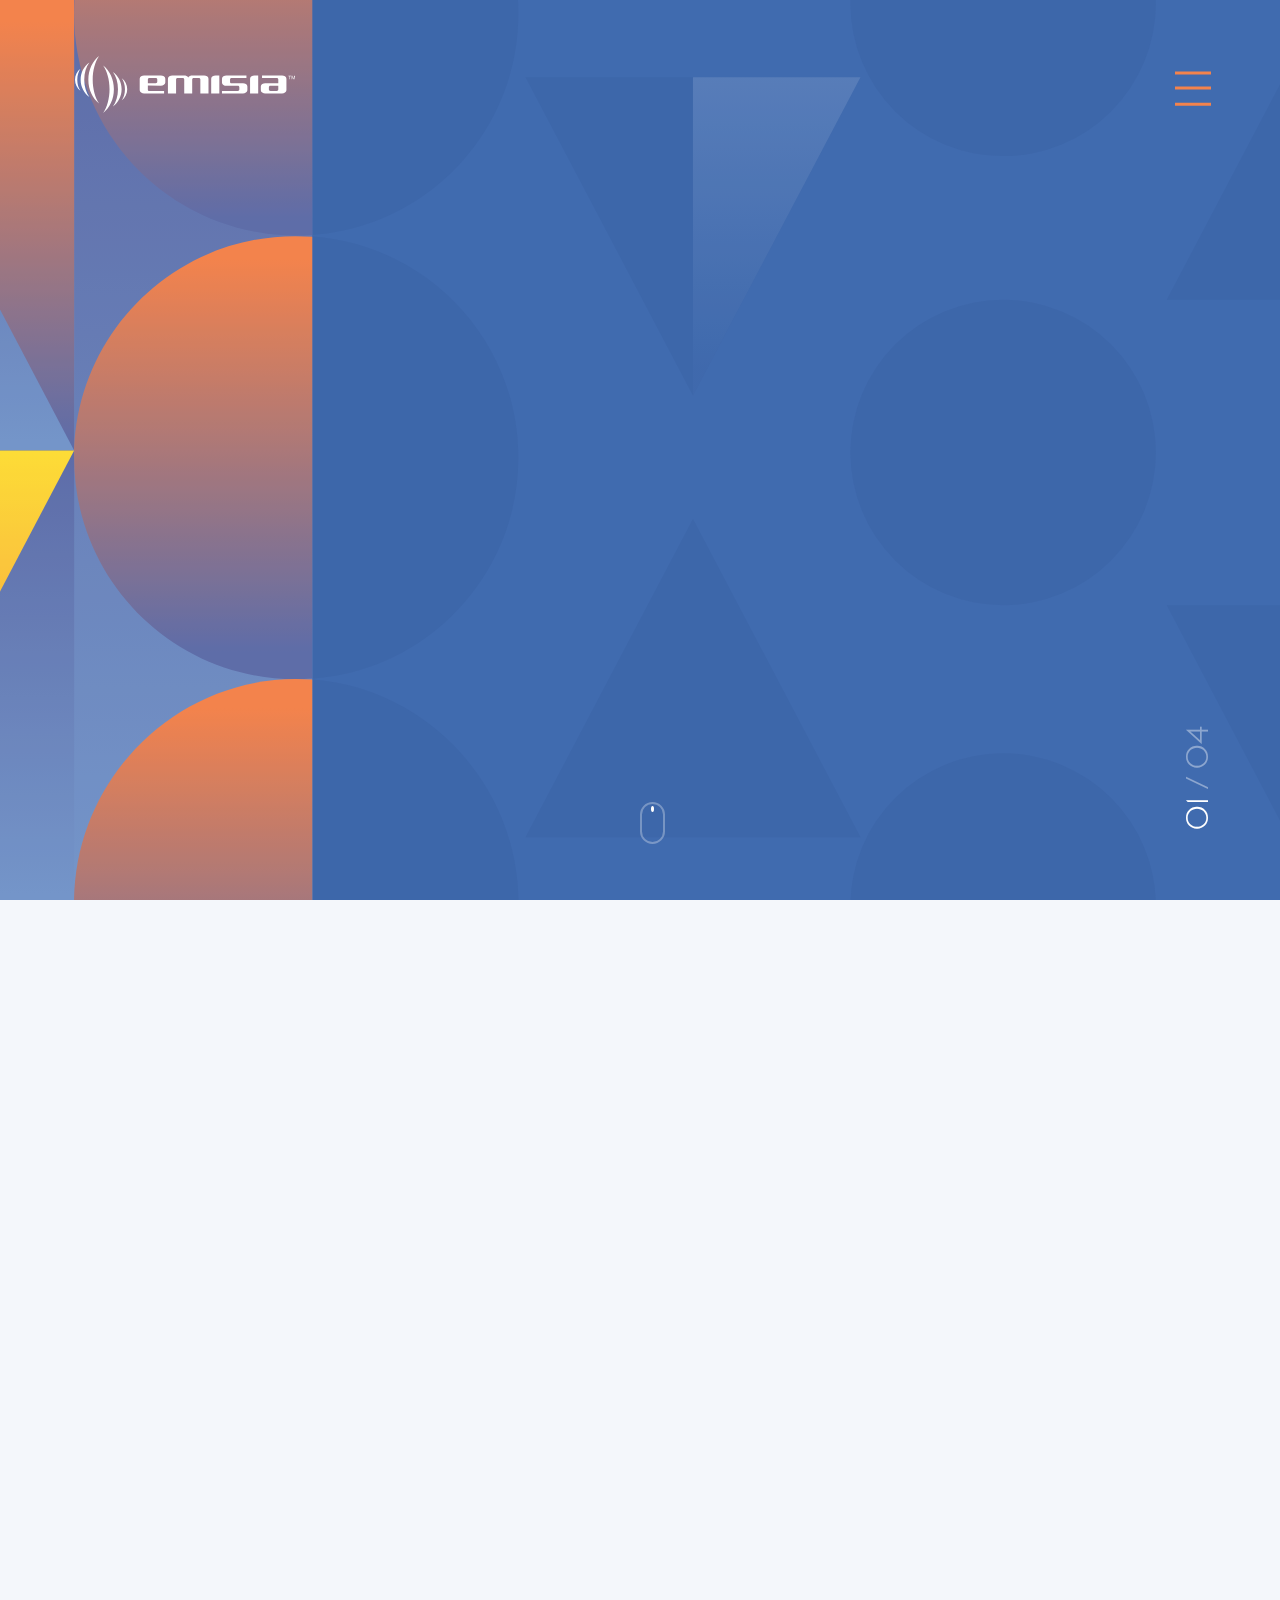
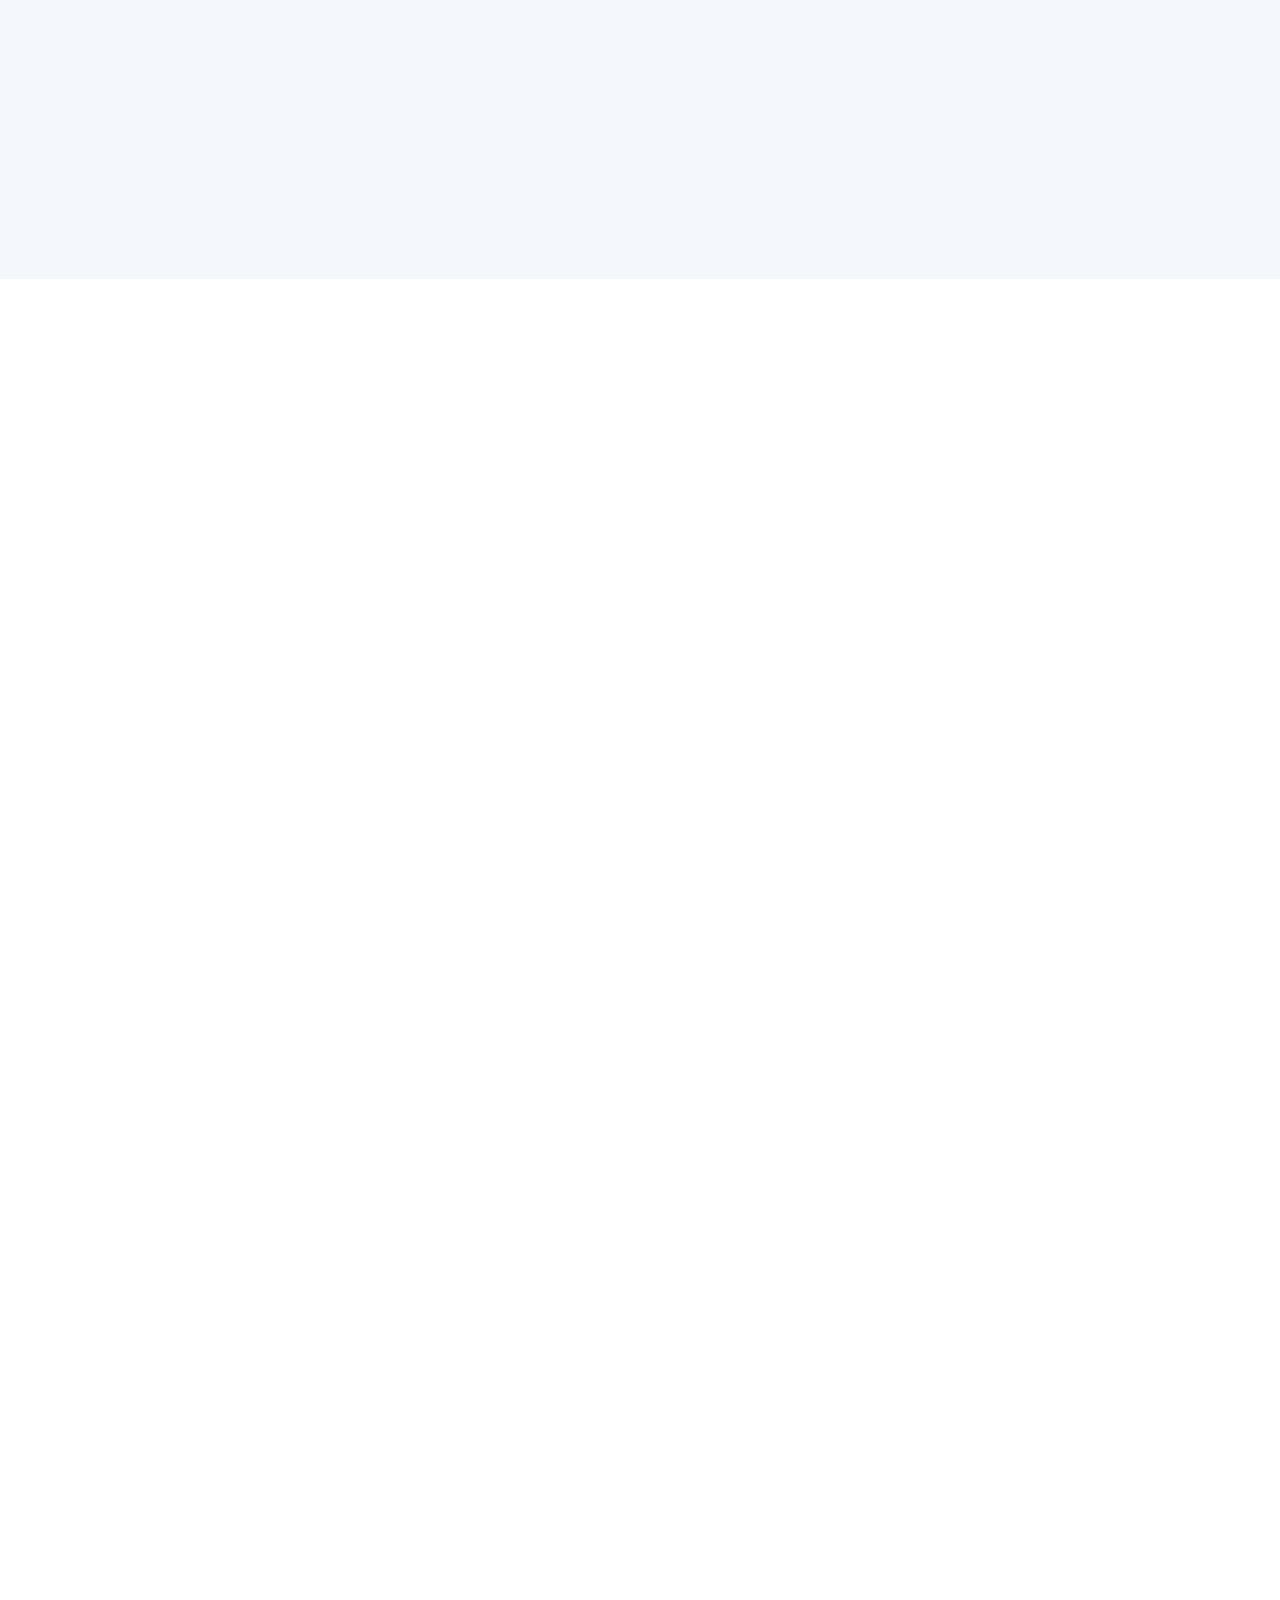
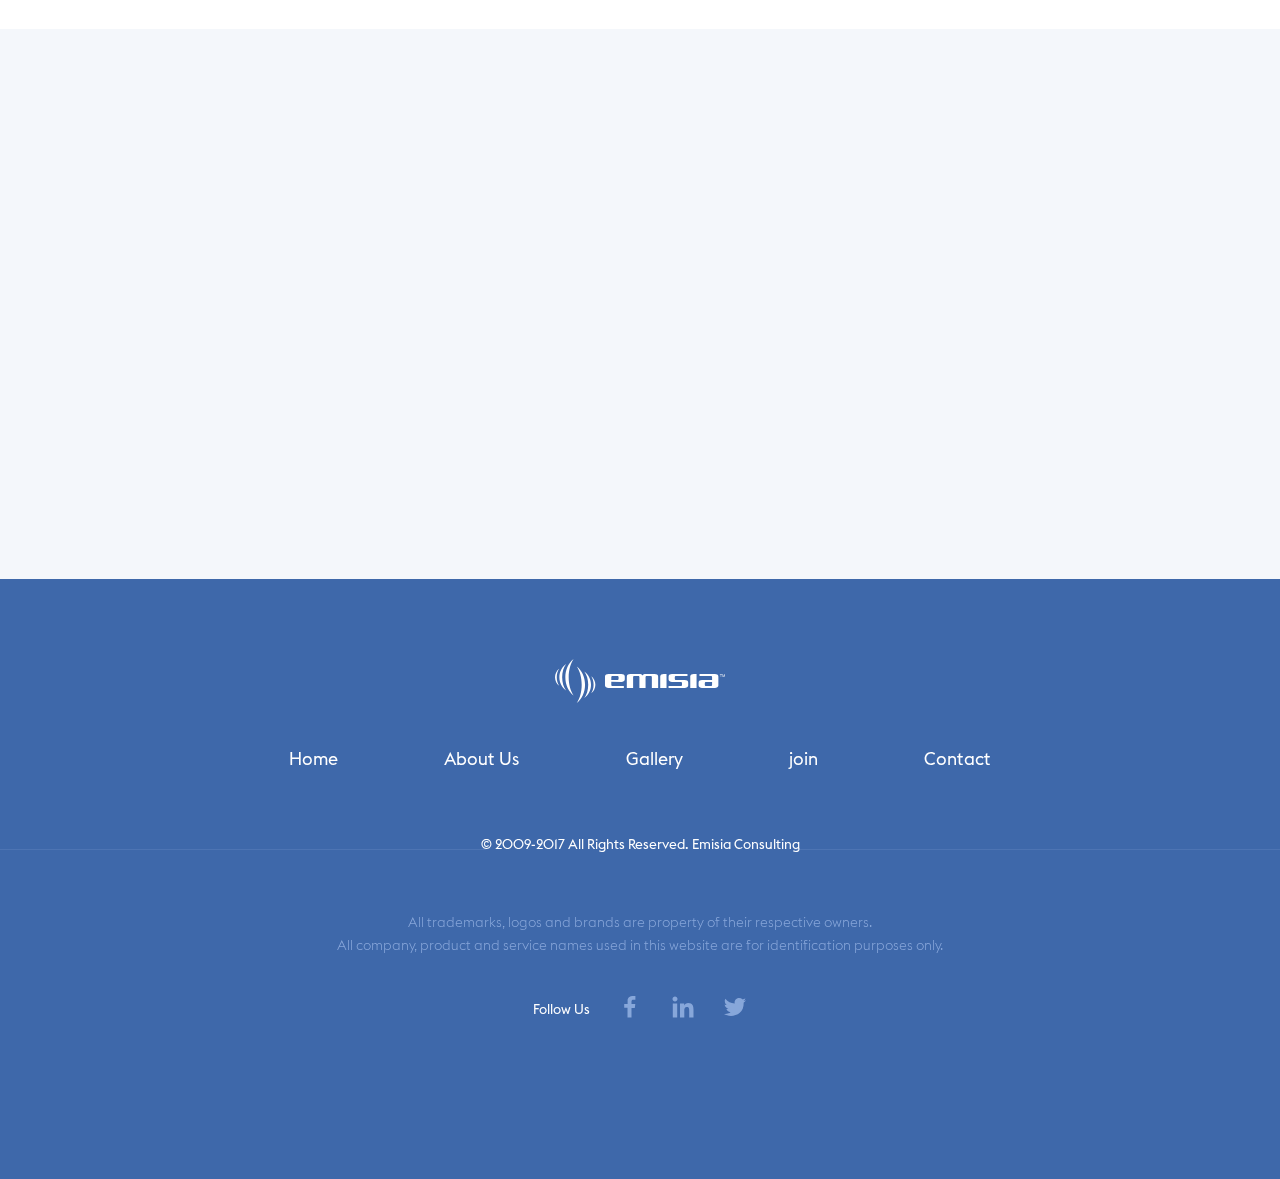
==== commit 6a356ad7: "Add files via upload" ====
--- a/index.html
+++ b/index.html
@@ -287,9 +287,9 @@
 
                   <ul class="social">
                     <li><p>Follow Us</p></li>
-                    <li><a href="about.html"><img src="images/fb.svg" width="24"/></a> </li>
-                    <li><a href="about.html"><img src="images/in.svg" width="24"/></a> </li>
-                    <li><a href="about.html"><img src="images/tw.svg" width="24"/></a> </li>
+                    <li><a href=""><img src="images/fb.svg" width="24"/></a> </li>
+                    <li><a href=""><img src="images/in.svg" width="24"/></a> </li>
+                    <li><a href=""><img src="images/tw.svg" width="24"/></a> </li>
                   </ul>
 </div>
 
